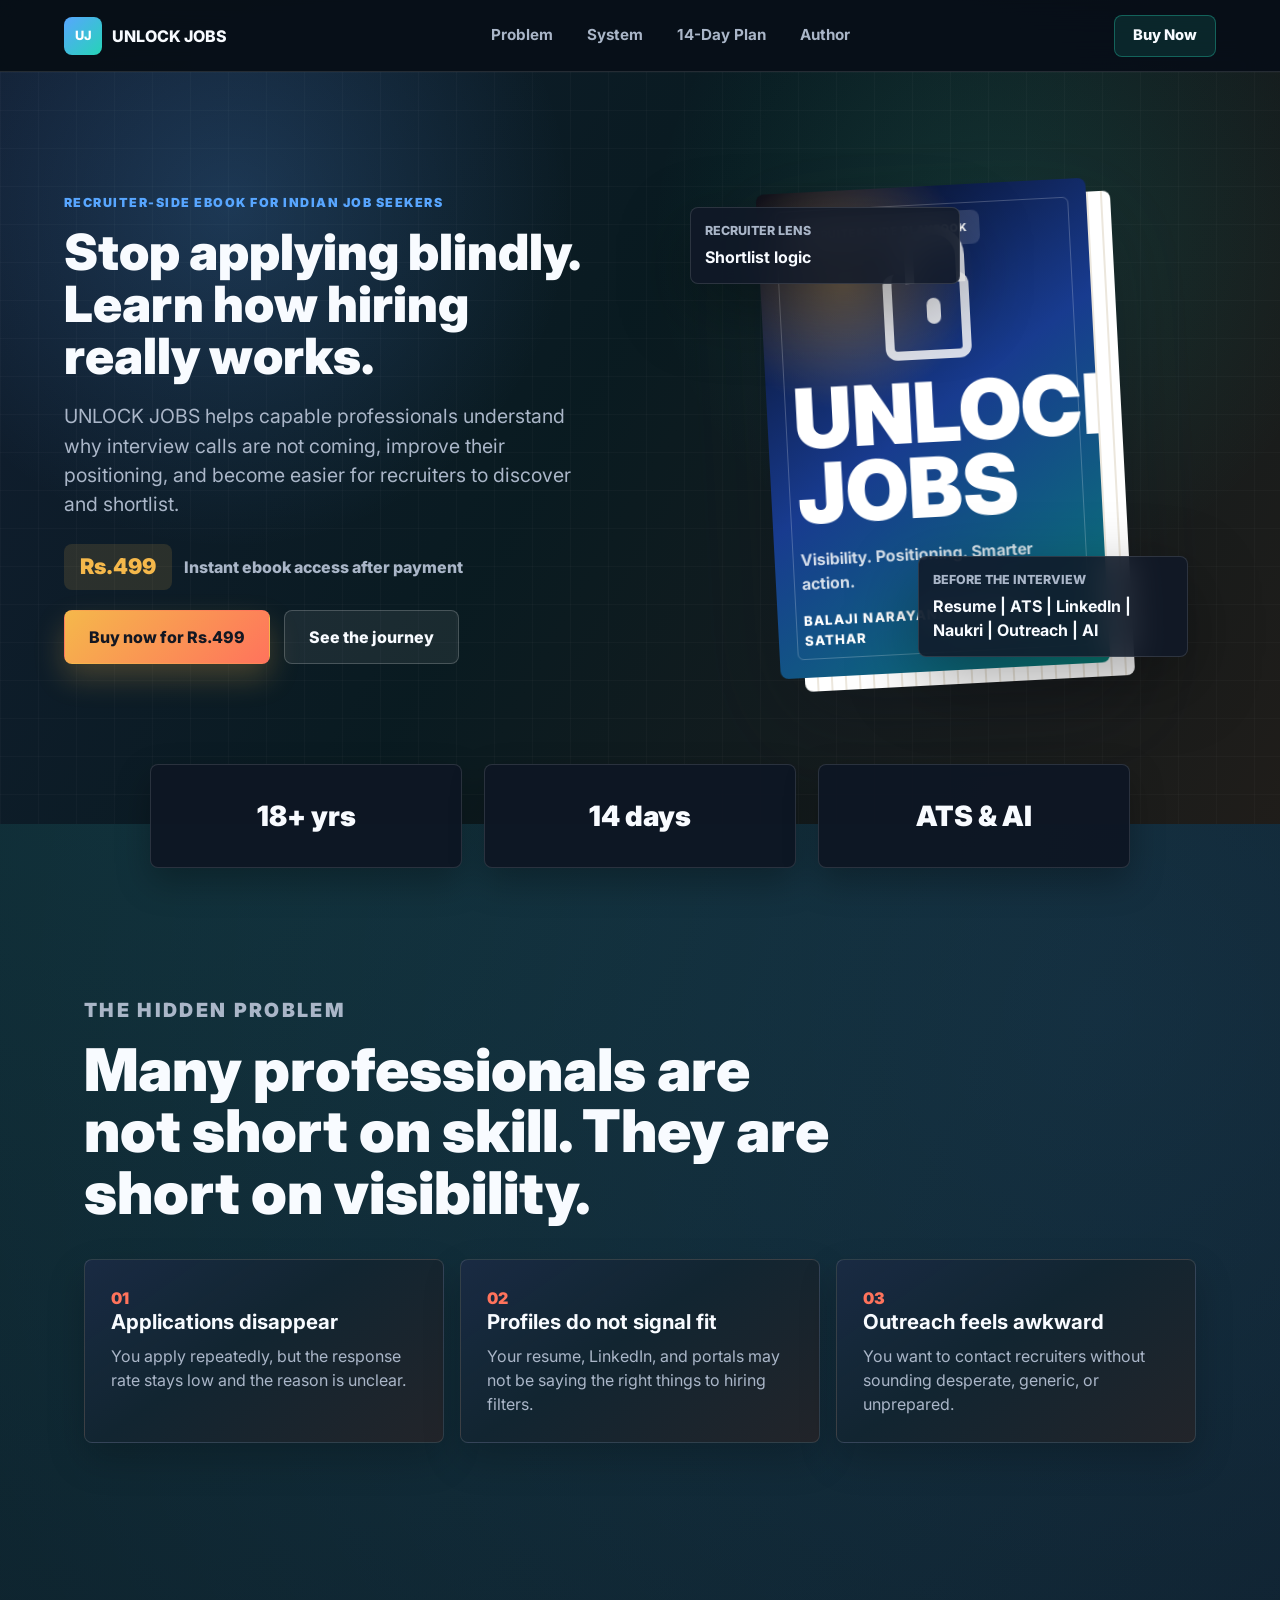
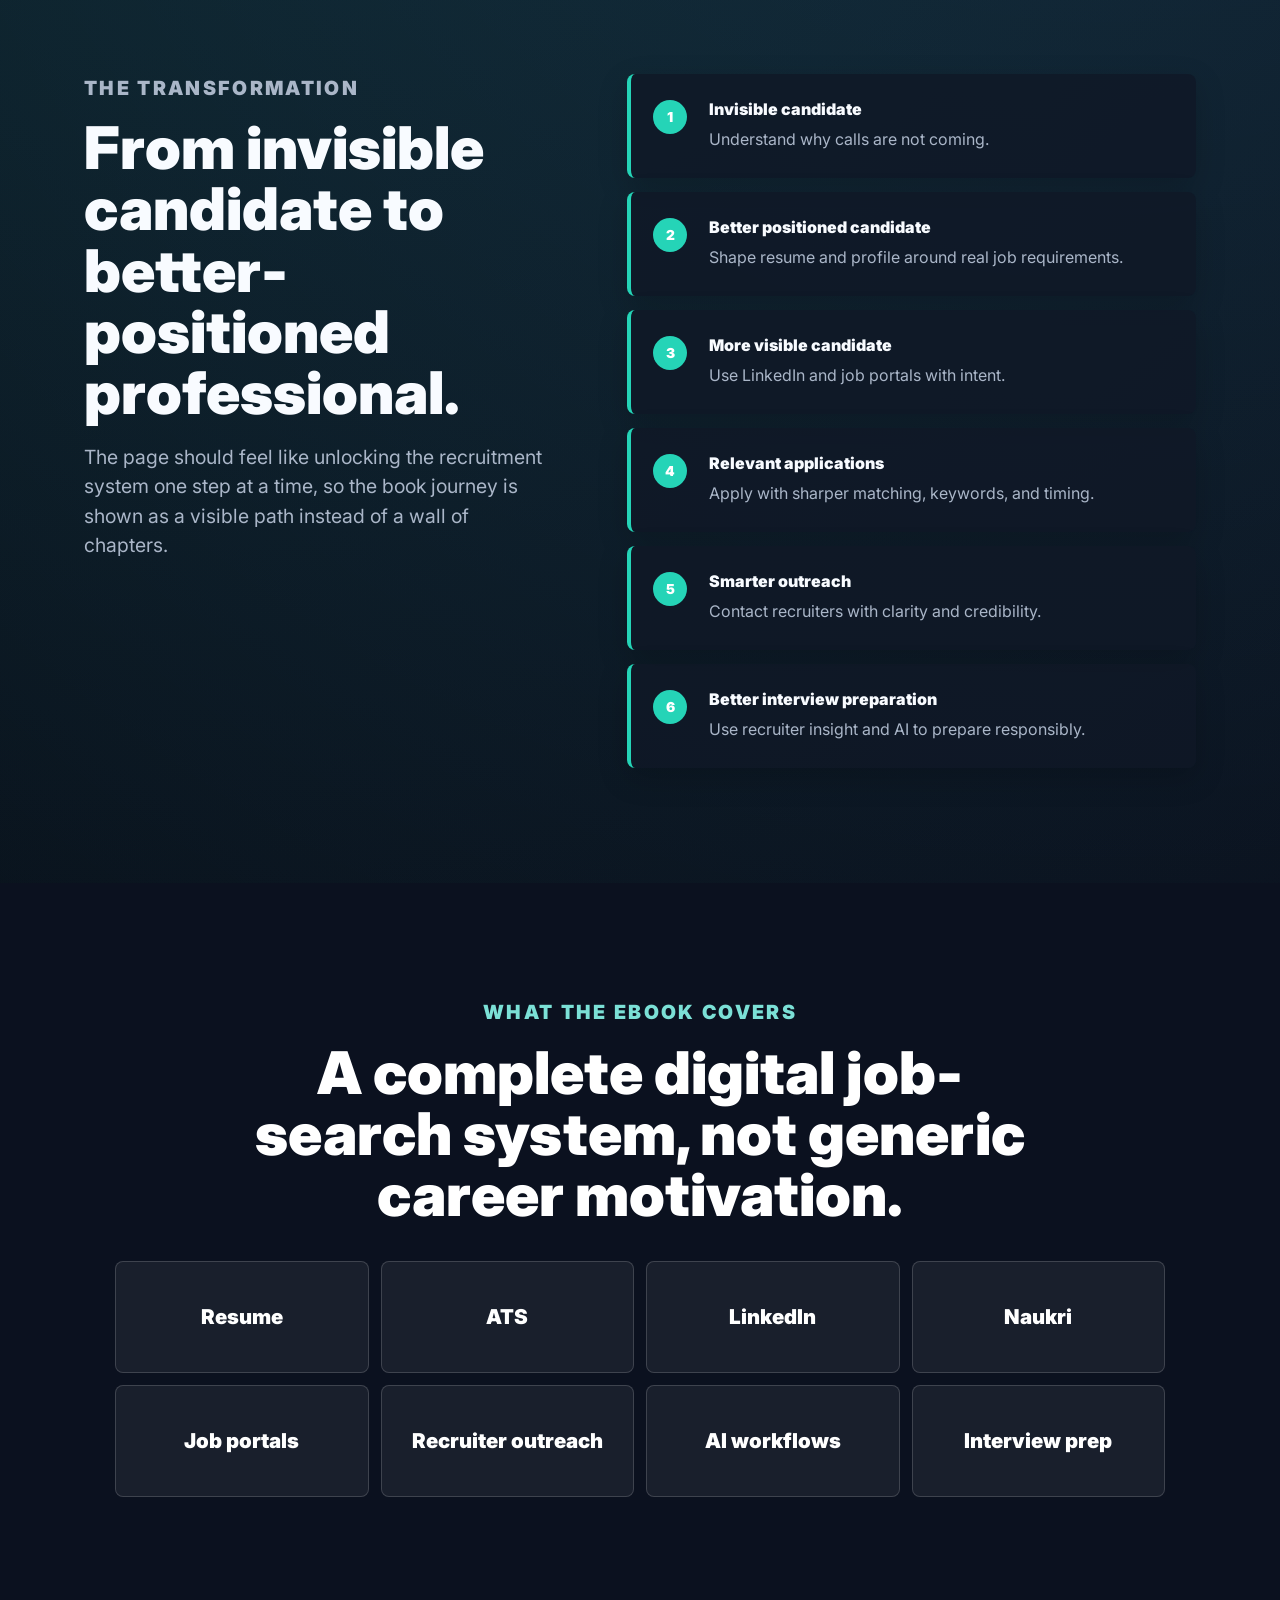
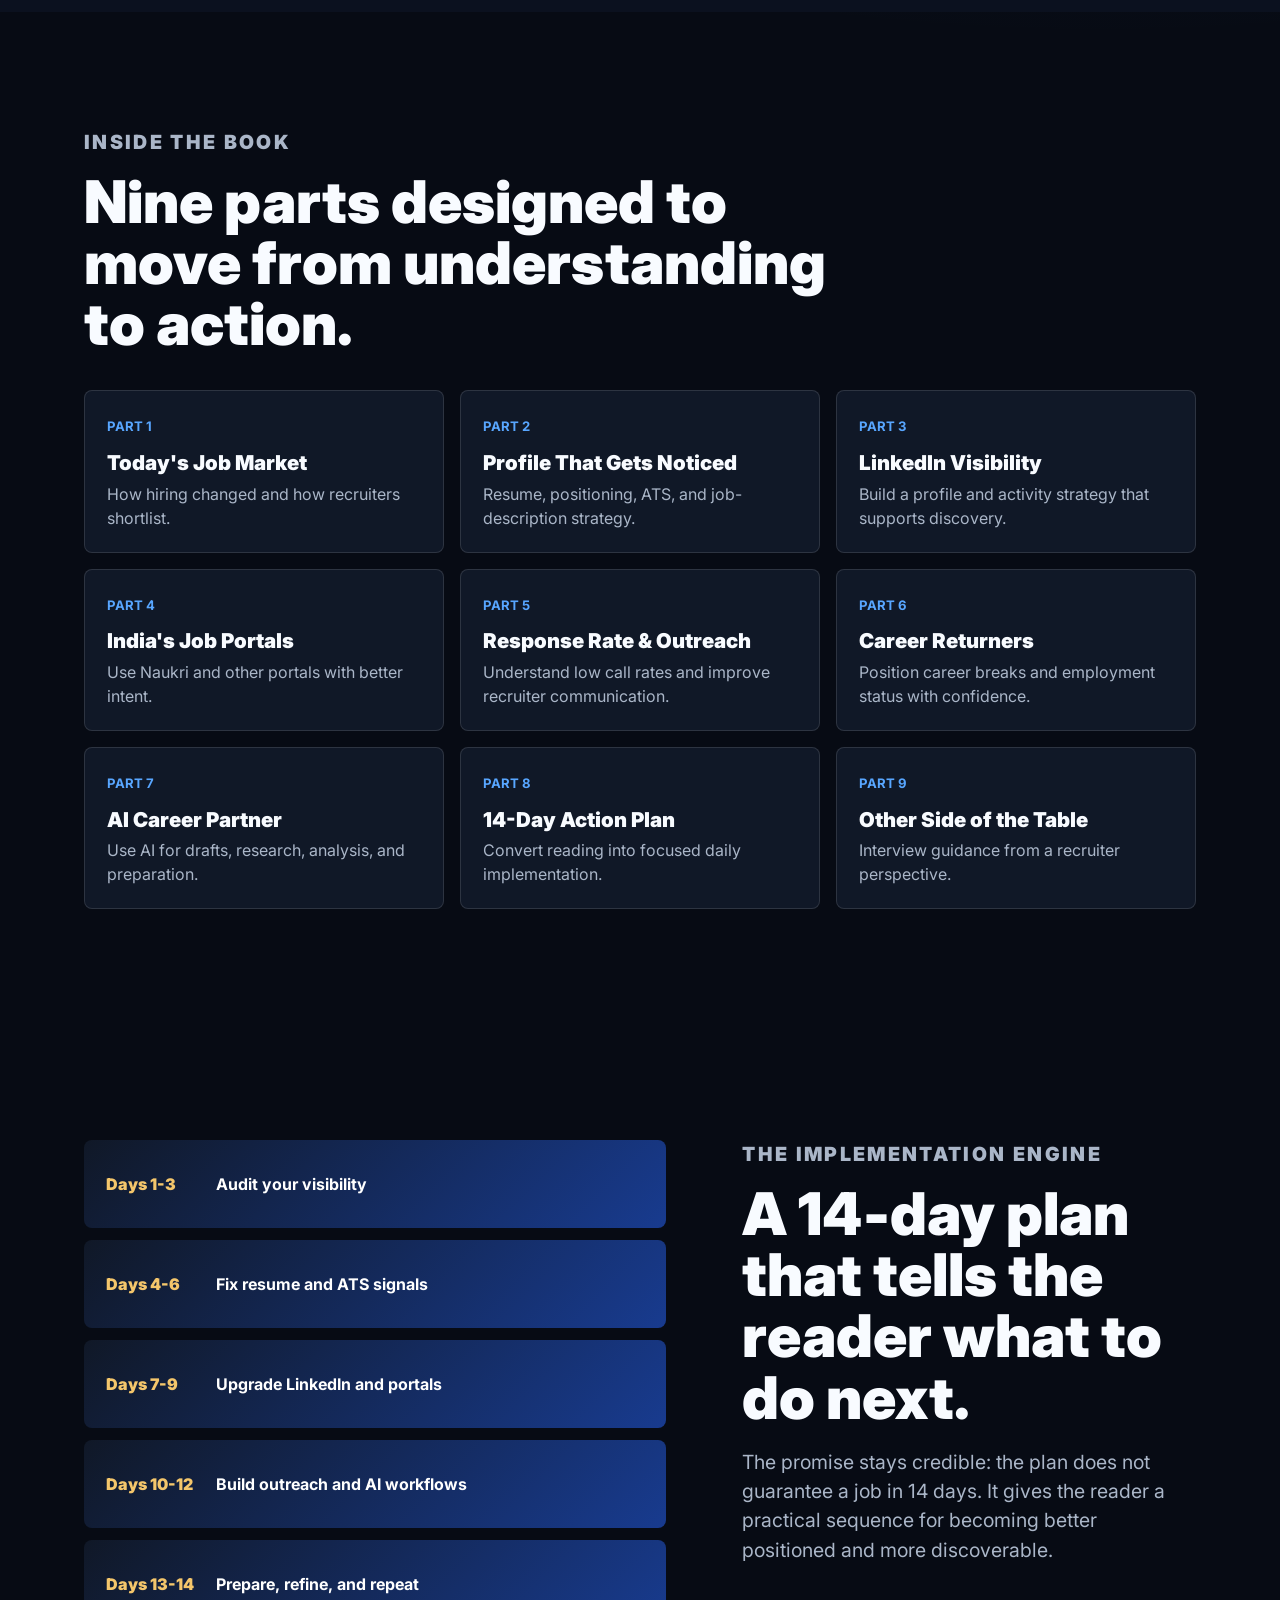
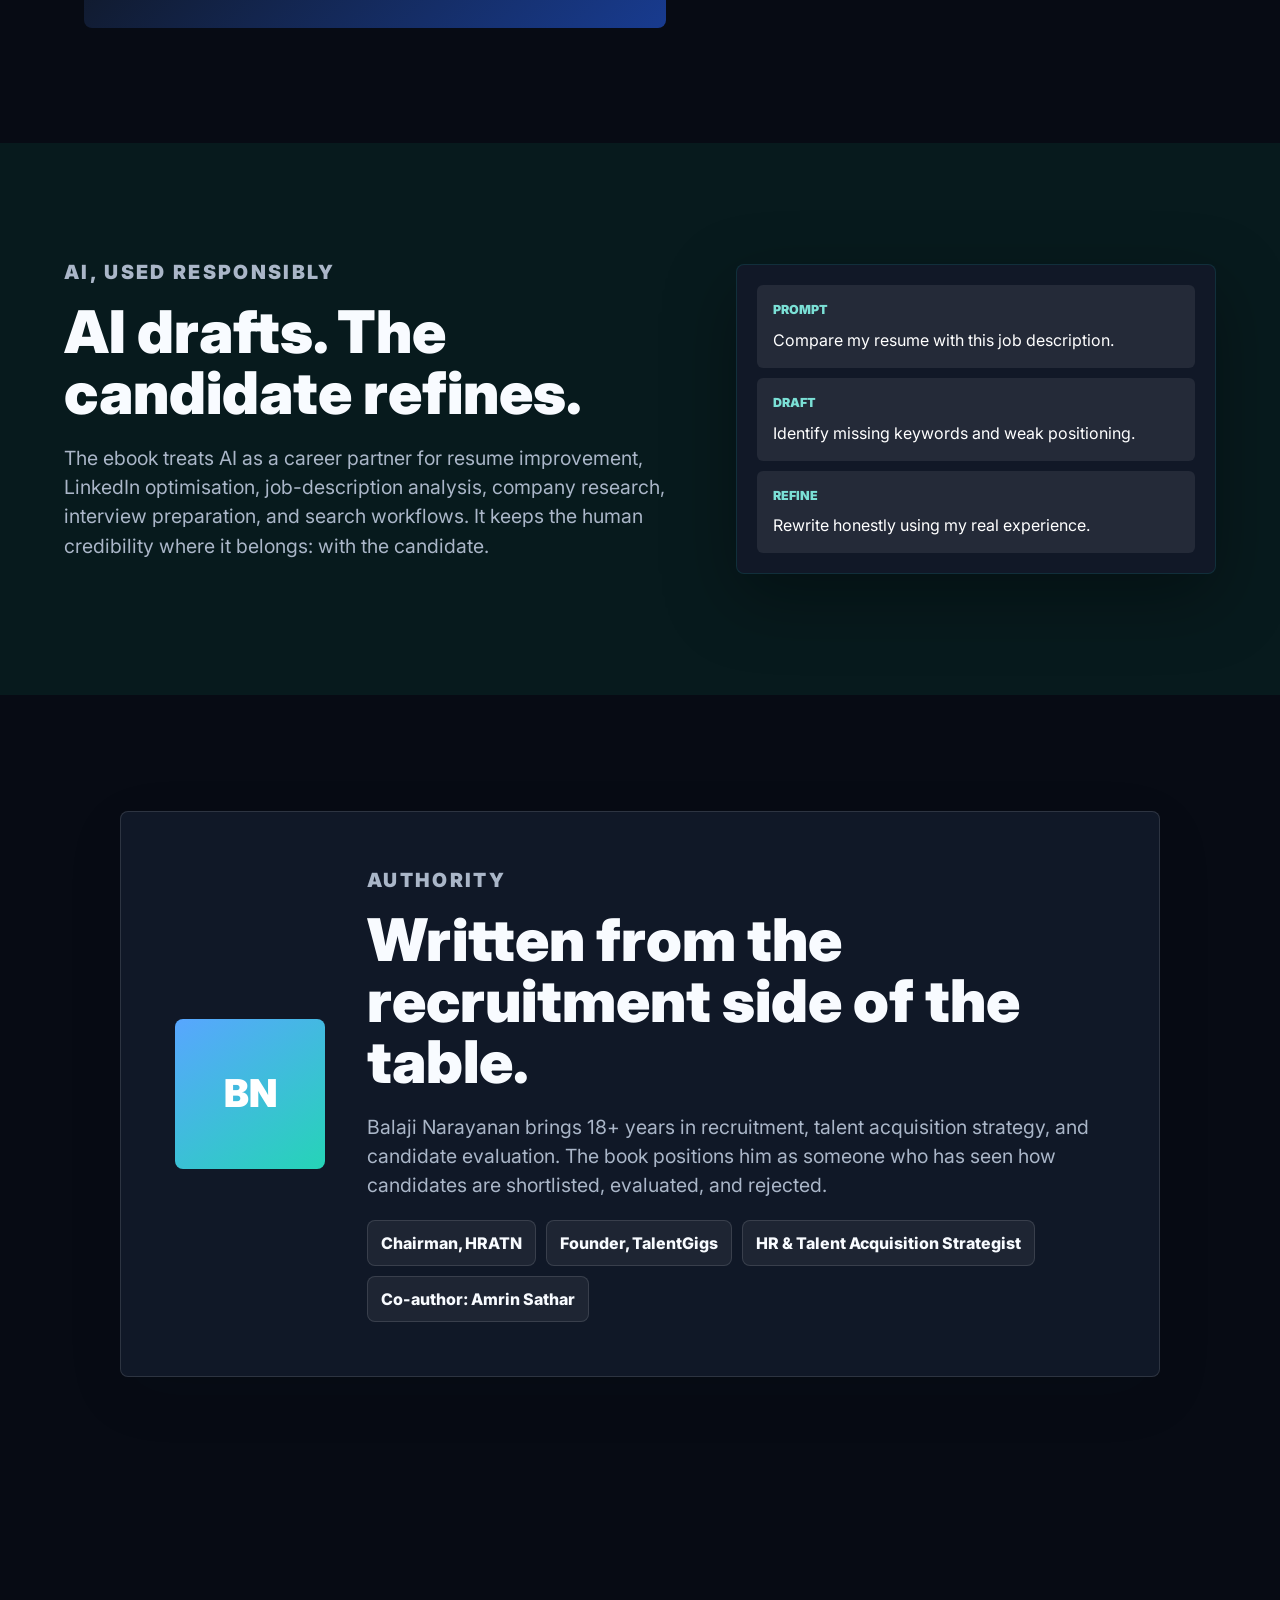
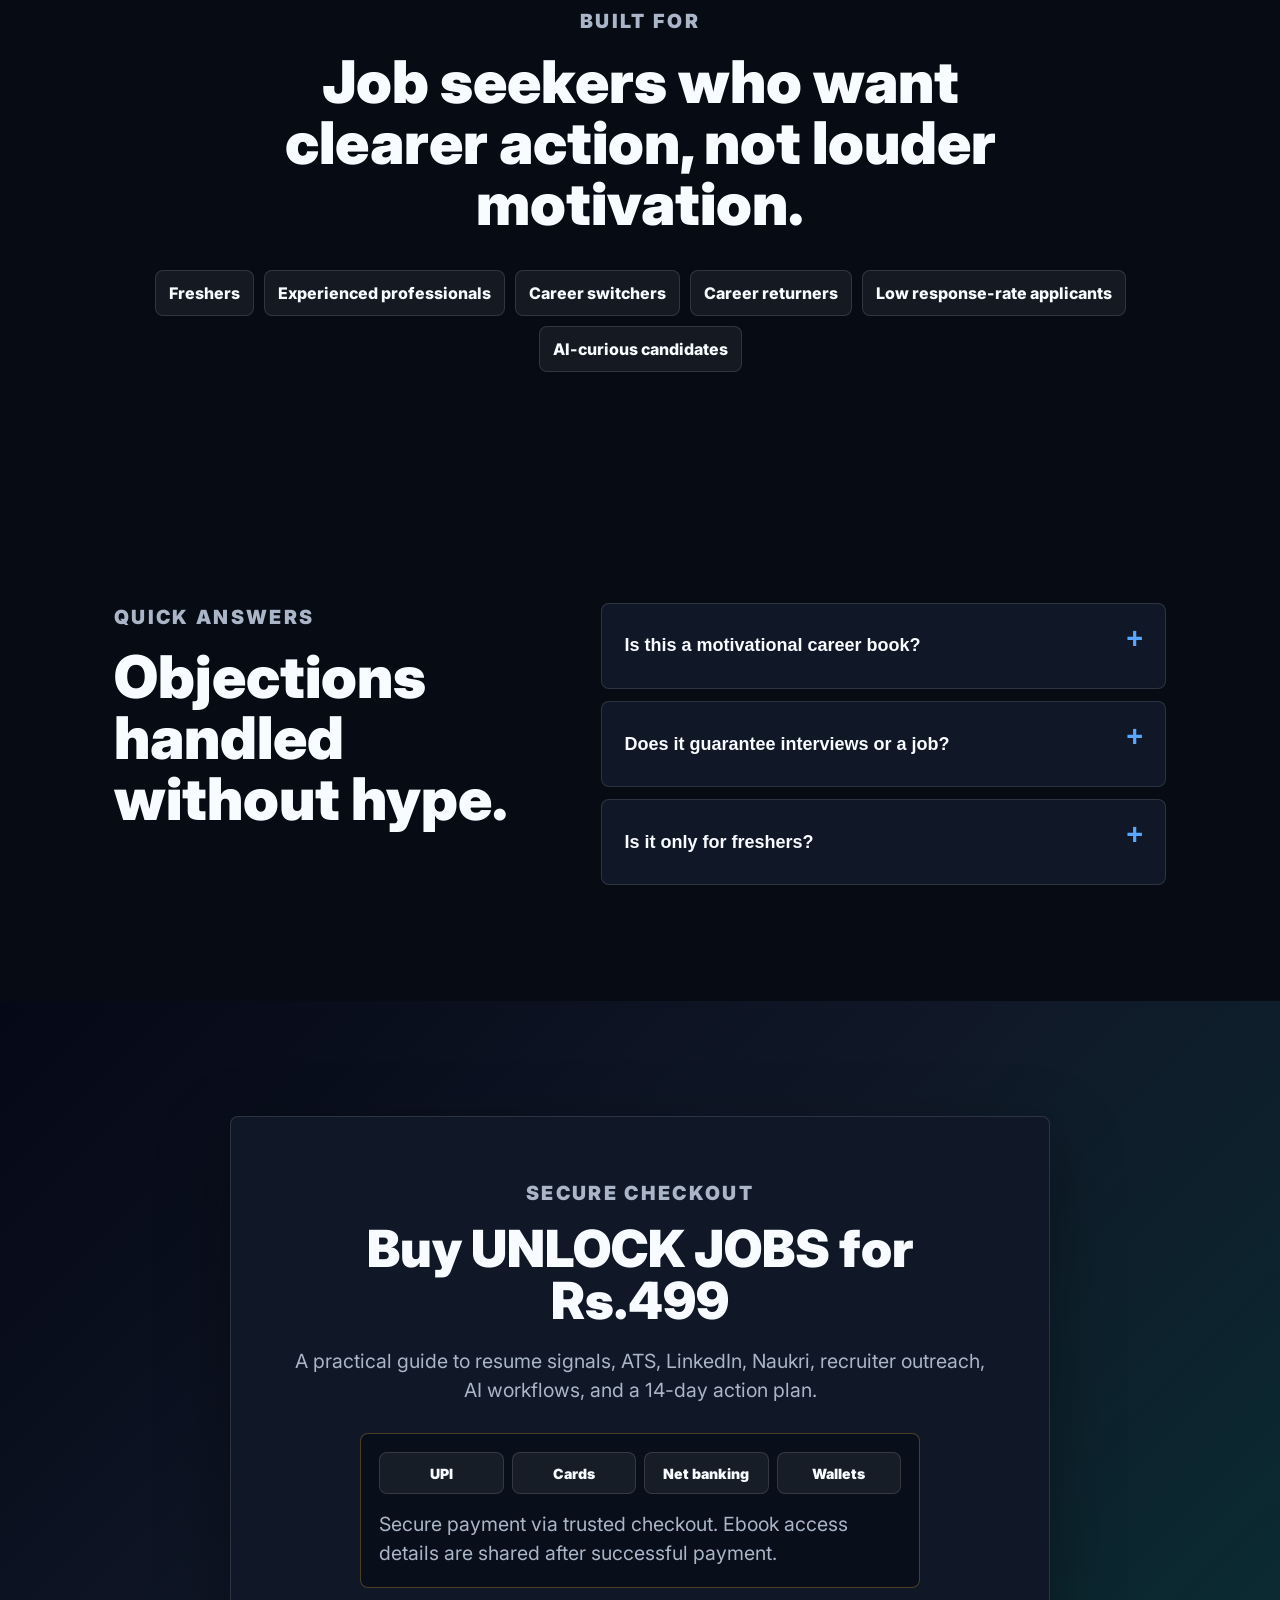
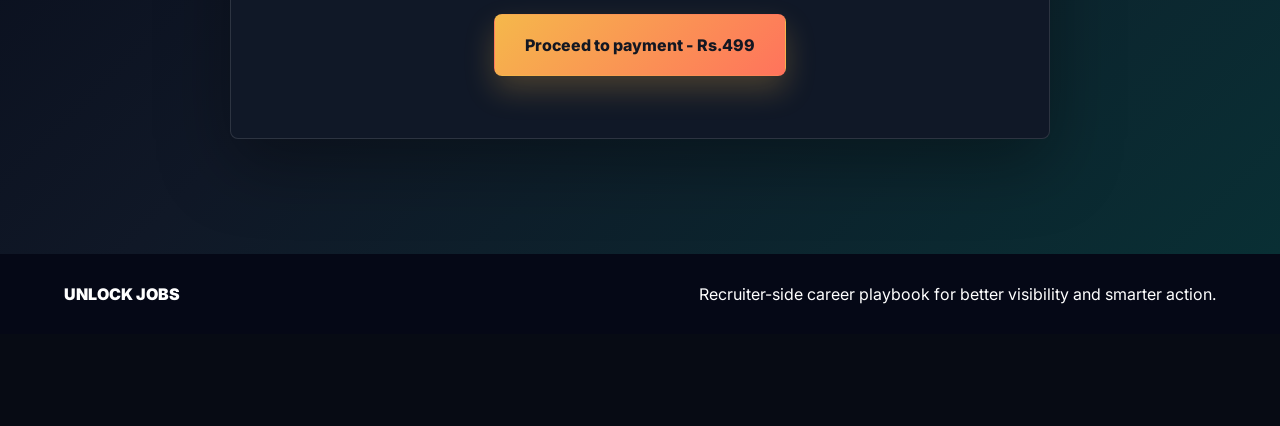
==== index.html @ 0daea7a1 "initial draft" ====
<!doctype html>
<html lang="en">
  <head>
    <meta charset="UTF-8" />
    <meta name="viewport" content="width=device-width, initial-scale=1.0" />
    <title>UNLOCK JOBS | Recruiter-Side Career Playbook</title>
    <meta
      name="description"
      content="UNLOCK JOBS is a practical recruiter-side ebook for Indian professionals who want to understand hiring, improve visibility, and create more interview opportunities."
    />
    <link rel="preconnect" href="https://fonts.googleapis.com" />
    <link rel="preconnect" href="https://fonts.gstatic.com" crossorigin />
    <link
      href="https://fonts.googleapis.com/css2?family=Inter:wght@400;500;600;700;800;900&display=swap"
      rel="stylesheet"
    />
    <link rel="stylesheet" href="styles.css" />
  </head>
  <body>
    <header class="site-header" aria-label="Primary navigation">
      <a class="brand" href="#top" aria-label="UNLOCK JOBS home">
        <span class="brand-mark">UJ</span>
        <span>UNLOCK JOBS</span>
      </a>
      <nav class="nav-links" aria-label="Page sections">
        <a href="#problem">Problem</a>
        <a href="#system">System</a>
        <a href="#plan">14-Day Plan</a>
        <a href="#author">Author</a>
      </nav>
      <a class="header-cta" href="#payment">Buy Now</a>
    </header>

    <main id="top">
      <section class="hero section-band">
        <div class="hero-copy">
          <p class="eyebrow">Recruiter-side ebook for Indian job seekers</p>
          <h1>Stop applying blindly. Learn how hiring really works.</h1>
          <p class="hero-lede">
            UNLOCK JOBS helps capable professionals understand why interview calls are not coming,
            improve their positioning, and become easier for recruiters to discover and shortlist.
          </p>
          <div class="offer-line" aria-label="Campaign offer">
            <span class="price">Rs.499</span>
            <span>Instant ebook access after payment</span>
          </div>
          <div class="hero-actions" aria-label="Primary actions">
            <a class="button primary" href="#payment">Buy now for Rs.499</a>
            <a class="button secondary" href="#journey">See the journey</a>
          </div>
        </div>

        <div class="hero-visual" aria-label="UNLOCK JOBS ebook visual">
          <div class="signal-panel panel-top">
            <span class="signal-label">Recruiter lens</span>
            <strong>Shortlist logic</strong>
          </div>
          <div class="book-wrap" aria-hidden="true">
            <div class="book-cover">
              <div class="cover-band">Recruiter-side playbook</div>
              <div class="lock-symbol">
                <span></span>
              </div>
              <h2>UNLOCK<br />JOBS</h2>
              <p>Visibility. Positioning. Smarter action.</p>
              <small>Balaji Narayanan | Amrin Sathar</small>
            </div>
            <div class="book-pages"></div>
          </div>
          <div class="signal-panel panel-bottom">
            <span class="signal-label">Before the interview</span>
            <strong>Resume | ATS | LinkedIn | Naukri | Outreach | AI</strong>
          </div>
        </div>
      </section>

      <dl class="trust-strip" aria-label="Product highlights">
        <div>
          <dt>18+ yrs</dt>
        </div>
        <div>
          <dt>14 days</dt>
        </div>
        <div>
          <dt>ATS &amp; AI</dt>
        </div>
      </dl>

      <section class="section compact" id="problem">
        <div class="section-heading">
          <p class="eyebrow">The hidden problem</p>
          <h2>Many professionals are not short on skill. They are short on visibility.</h2>
        </div>
        <div class="problem-grid">
          <article class="pain-card">
            <span>01</span>
            <h3>Applications disappear</h3>
            <p>You apply repeatedly, but the response rate stays low and the reason is unclear.</p>
          </article>
          <article class="pain-card">
            <span>02</span>
            <h3>Profiles do not signal fit</h3>
            <p>Your resume, LinkedIn, and portals may not be saying the right things to hiring filters.</p>
          </article>
          <article class="pain-card">
            <span>03</span>
            <h3>Outreach feels awkward</h3>
            <p>You want to contact recruiters without sounding desperate, generic, or unprepared.</p>
          </article>
        </div>
      </section>

      <section class="section split" id="journey">
        <div class="section-heading sticky-heading">
          <p class="eyebrow">The transformation</p>
          <h2>From invisible candidate to better-positioned professional.</h2>
          <p>
            The page should feel like unlocking the recruitment system one step at a time, so the
            book journey is shown as a visible path instead of a wall of chapters.
          </p>
        </div>
        <ol class="journey-list">
          <li><span>Invisible candidate</span><p>Understand why calls are not coming.</p></li>
          <li><span>Better positioned candidate</span><p>Shape resume and profile around real job requirements.</p></li>
          <li><span>More visible candidate</span><p>Use LinkedIn and job portals with intent.</p></li>
          <li><span>Relevant applications</span><p>Apply with sharper matching, keywords, and timing.</p></li>
          <li><span>Smarter outreach</span><p>Contact recruiters with clarity and credibility.</p></li>
          <li><span>Better interview preparation</span><p>Use recruiter insight and AI to prepare responsibly.</p></li>
        </ol>
      </section>

      <section class="section system-band" id="system">
        <div class="section-heading center">
          <p class="eyebrow">What the ebook covers</p>
          <h2>A complete digital job-search system, not generic career motivation.</h2>
        </div>
        <div class="system-map" aria-label="Job search system topics">
          <div>Resume</div>
          <div>ATS</div>
          <div>LinkedIn</div>
          <div>Naukri</div>
          <div>Job portals</div>
          <div>Recruiter outreach</div>
          <div>AI workflows</div>
          <div>Interview prep</div>
        </div>
      </section>

      <section class="section compact" id="inside">
        <div class="section-heading">
          <p class="eyebrow">Inside the book</p>
          <h2>Nine parts designed to move from understanding to action.</h2>
        </div>
        <div class="contents-grid">
          <article><b>Part 1</b><span>Today's Job Market</span><p>How hiring changed and how recruiters shortlist.</p></article>
          <article><b>Part 2</b><span>Profile That Gets Noticed</span><p>Resume, positioning, ATS, and job-description strategy.</p></article>
          <article><b>Part 3</b><span>LinkedIn Visibility</span><p>Build a profile and activity strategy that supports discovery.</p></article>
          <article><b>Part 4</b><span>India's Job Portals</span><p>Use Naukri and other portals with better intent.</p></article>
          <article><b>Part 5</b><span>Response Rate &amp; Outreach</span><p>Understand low call rates and improve recruiter communication.</p></article>
          <article><b>Part 6</b><span>Career Returners</span><p>Position career breaks and employment status with confidence.</p></article>
          <article><b>Part 7</b><span>AI Career Partner</span><p>Use AI for drafts, research, analysis, and preparation.</p></article>
          <article><b>Part 8</b><span>14-Day Action Plan</span><p>Convert reading into focused daily implementation.</p></article>
          <article><b>Part 9</b><span>Other Side of the Table</span><p>Interview guidance from a recruiter perspective.</p></article>
        </div>
      </section>

      <section class="section split reverse" id="plan">
        <div class="roadmap">
          <div class="roadmap-item"><span>Days 1-3</span><strong>Audit your visibility</strong></div>
          <div class="roadmap-item"><span>Days 4-6</span><strong>Fix resume and ATS signals</strong></div>
          <div class="roadmap-item"><span>Days 7-9</span><strong>Upgrade LinkedIn and portals</strong></div>
          <div class="roadmap-item"><span>Days 10-12</span><strong>Build outreach and AI workflows</strong></div>
          <div class="roadmap-item"><span>Days 13-14</span><strong>Prepare, refine, and repeat</strong></div>
        </div>
        <div class="section-heading sticky-heading">
          <p class="eyebrow">The implementation engine</p>
          <h2>A 14-day plan that tells the reader what to do next.</h2>
          <p>
            The promise stays credible: the plan does not guarantee a job in 14 days. It gives the
            reader a practical sequence for becoming better positioned and more discoverable.
          </p>
        </div>
      </section>

      <section class="section ai-band">
        <div class="ai-copy">
          <p class="eyebrow">AI, used responsibly</p>
          <h2>AI drafts. The candidate refines.</h2>
          <p>
            The ebook treats AI as a career partner for resume improvement, LinkedIn optimisation,
            job-description analysis, company research, interview preparation, and search workflows.
            It keeps the human credibility where it belongs: with the candidate.
          </p>
        </div>
        <div class="ai-console" aria-label="AI workflow example">
          <div class="console-row"><span>Prompt</span><p>Compare my resume with this job description.</p></div>
          <div class="console-row"><span>Draft</span><p>Identify missing keywords and weak positioning.</p></div>
          <div class="console-row"><span>Refine</span><p>Rewrite honestly using my real experience.</p></div>
        </div>
      </section>

      <section class="section author-section" id="author">
        <div class="author-card">
          <div class="author-avatar" aria-hidden="true">BN</div>
          <div>
            <p class="eyebrow">Authority</p>
            <h2>Written from the recruitment side of the table.</h2>
            <p>
              Balaji Narayanan brings 18+ years in recruitment, talent acquisition strategy, and
              candidate evaluation. The book positions him as someone who has seen how candidates
              are shortlisted, evaluated, and rejected.
            </p>
            <div class="credentials">
              <span>Chairman, HRATN</span>
              <span>Founder, TalentGigs</span>
              <span>HR &amp; Talent Acquisition Strategist</span>
              <span>Co-author: Amrin Sathar</span>
            </div>
          </div>
        </div>
      </section>

      <section class="section compact">
        <div class="section-heading center">
          <p class="eyebrow">Built for</p>
          <h2>Job seekers who want clearer action, not louder motivation.</h2>
        </div>
        <div class="audience-grid">
          <span>Freshers</span>
          <span>Experienced professionals</span>
          <span>Career switchers</span>
          <span>Career returners</span>
          <span>Low response-rate applicants</span>
          <span>AI-curious candidates</span>
        </div>
      </section>

      <section class="section faq-section">
        <div class="section-heading">
          <p class="eyebrow">Quick answers</p>
          <h2>Objections handled without hype.</h2>
        </div>
        <div class="faq-list">
          <button class="faq-item" type="button" aria-expanded="false">
            <span>Is this a motivational career book?</span>
            <p>No. It is positioned as a practical, recruiter-informed playbook for the stage before the interview.</p>
          </button>
          <button class="faq-item" type="button" aria-expanded="false">
            <span>Does it guarantee interviews or a job?</span>
            <p>No. It helps readers improve positioning, visibility, and job-search behavior without exaggerated claims.</p>
          </button>
          <button class="faq-item" type="button" aria-expanded="false">
            <span>Is it only for freshers?</span>
            <p>No. It is relevant for freshers, experienced professionals, career switchers, and people returning after a break.</p>
          </button>
        </div>
      </section>

      <section class="section buy-section" id="buy">
        <div class="buy-panel">
          <p class="eyebrow">Secure checkout</p>
          <h2>Buy UNLOCK JOBS for Rs.499</h2>
          <p>
            A practical guide to resume signals, ATS, LinkedIn, Naukri, recruiter outreach, AI
            workflows, and a 14-day action plan.
          </p>
          <div class="payment-box" id="payment" aria-label="Payment gateway options">
            <div class="payment-methods">
              <span>UPI</span>
              <span>Cards</span>
              <span>Net banking</span>
              <span>Wallets</span>
            </div>
            <p class="payment-note">
              Secure payment via trusted checkout. Ebook access details are shared after successful payment.
            </p>
          </div>
          <a class="button primary large" href="#payment">Proceed to payment - Rs.499</a>
        </div>
      </section>
    </main>

    <footer class="site-footer">
      <span>UNLOCK JOBS</span>
      <span>Recruiter-side career playbook for better visibility and smarter action.</span>
    </footer>

    <aside class="sticky-offer" aria-label="Sticky purchase offer">
      <div>
        <span>UNLOCK JOBS ebook</span>
        <strong>Rs.499</strong>
      </div>
      <a class="button primary" href="#payment">Buy now</a>
    </aside>

    <script src="script.js"></script>
  </body>
</html>
---- styles.css ----
:root {
  --ink: #f8fbff;
  --muted: #aab6c8;
  --line: rgba(255, 255, 255, 0.12);
  --paper: #070b14;
  --surface: #101827;
  --cobalt: #58a6ff;
  --teal: #25d4b7;
  --gold: #f5b84b;
  --coral: #ff735c;
  --charcoal: #070b14;
  --shadow: 0 24px 70px rgba(0, 0, 0, 0.34);
}

* {
  box-sizing: border-box;
}

html {
  scroll-behavior: smooth;
}

body {
  margin: 0;
  color: var(--ink);
  background:
    radial-gradient(circle at 12% 8%, rgba(37, 212, 183, 0.14), transparent 28%),
    radial-gradient(circle at 86% 12%, rgba(88, 166, 255, 0.15), transparent 30%),
    #070b14;
  font-family: Inter, system-ui, -apple-system, BlinkMacSystemFont, "Segoe UI", sans-serif;
  line-height: 1.5;
  padding-bottom: 92px;
}

a {
  color: inherit;
  text-decoration: none;
}

.site-header {
  position: sticky;
  top: 0;
  z-index: 50;
  display: grid;
  grid-template-columns: auto 1fr auto;
  align-items: center;
  gap: 24px;
  min-height: 72px;
  padding: 14px clamp(18px, 5vw, 70px);
  border-bottom: 1px solid var(--line);
  background: rgba(7, 11, 20, 0.84);
  backdrop-filter: blur(18px);
}

.brand,
.header-cta,
.button {
  display: inline-flex;
  align-items: center;
  justify-content: center;
  font-weight: 800;
}

.brand {
  gap: 10px;
  letter-spacing: 0;
}

.brand-mark {
  display: grid;
  width: 38px;
  height: 38px;
  place-items: center;
  border-radius: 8px;
  color: #fff;
  background: linear-gradient(135deg, var(--cobalt), var(--teal));
  font-size: 0.8rem;
}

.nav-links {
  display: flex;
  justify-content: center;
  gap: clamp(14px, 3vw, 34px);
  color: var(--muted);
  font-size: 0.95rem;
  font-weight: 700;
}

.header-cta {
  min-height: 42px;
  padding: 0 18px;
  border: 1px solid rgba(37, 212, 183, 0.35);
  border-radius: 8px;
  background: rgba(37, 212, 183, 0.12);
  color: var(--ink);
  font-size: 0.92rem;
}

.section-band {
  background:
    linear-gradient(rgba(255, 255, 255, 0.025) 1px, transparent 1px),
    linear-gradient(90deg, rgba(255, 255, 255, 0.025) 1px, transparent 1px),
    radial-gradient(circle at 18% 18%, rgba(88, 166, 255, 0.2), transparent 28%),
    radial-gradient(circle at 78% 22%, rgba(37, 212, 183, 0.13), transparent 30%),
    linear-gradient(120deg, rgba(88, 166, 255, 0.12), rgba(37, 212, 183, 0.08) 45%, rgba(245, 184, 75, 0.1)),
    var(--paper);
  background-size: 38px 38px, 38px 38px, auto, auto, auto, auto;
}

.hero,
.section {
  padding: clamp(72px, 9vw, 126px) clamp(18px, 5vw, 70px);
}

.hero {
  display: grid;
  grid-template-columns: minmax(0, 0.96fr) minmax(330px, 1.04fr);
  gap: clamp(34px, 5vw, 72px);
  align-items: center;
  min-height: calc(86vh - 72px);
  padding-top: clamp(48px, 6vw, 78px);
  padding-bottom: clamp(82px, 9vw, 116px);
}

.hero-copy {
  max-width: 700px;
}

.eyebrow {
  margin: 0 0 14px;
  color: var(--cobalt);
  font-size: 0.78rem;
  font-weight: 900;
  letter-spacing: 0.12em;
  text-transform: uppercase;
}

h1,
h2,
h3,
p {
  margin-top: 0;
}

h1,
h2 {
  letter-spacing: 0;
  line-height: 1.04;
}

h1 {
  max-width: 600px;
  margin-bottom: 20px;
  font-family: Inter, system-ui, sans-serif;
  font-size: clamp(2.25rem, 3.9vw, 4.05rem);
  font-weight: 900;
}

h2 {
  margin-bottom: 20px;
  font-family: Inter, system-ui, sans-serif;
  font-size: clamp(2.15rem, 4.6vw, 4.8rem);
  font-weight: 900;
}

h3 {
  margin-bottom: 10px;
  font-size: 1.15rem;
}

.hero-lede,
.section-heading p,
.ai-copy p,
.buy-panel p,
.author-card p {
  color: var(--muted);
  font-size: clamp(1.02rem, 1.7vw, 1.22rem);
}

.hero-lede {
  max-width: 590px;
  margin-bottom: 24px;
}

.hero-actions {
  display: flex;
  flex-wrap: wrap;
  gap: 14px;
  margin-bottom: 0;
}

.button {
  min-height: 54px;
  padding: 0 24px;
  border-radius: 8px;
  border: 1px solid transparent;
}

.button.primary {
  background: linear-gradient(135deg, #f5b84b, #ff735c);
  color: #131722;
  box-shadow: 0 14px 30px rgba(245, 184, 75, 0.24);
}

.button.secondary {
  border-color: rgba(255, 255, 255, 0.2);
  background: rgba(255, 255, 255, 0.07);
  color: var(--ink);
}

.offer-line {
  display: flex;
  flex-wrap: wrap;
  align-items: center;
  gap: 12px;
  max-width: 620px;
  margin-bottom: 20px;
  color: var(--muted);
  font-weight: 800;
}

.price {
  display: inline-flex;
  align-items: center;
  min-height: 46px;
  padding: 0 16px;
  border-radius: 8px;
  background: rgba(245, 184, 75, 0.13);
  color: var(--gold);
  font-size: 1.35rem;
  font-weight: 900;
}

.button.large {
  min-height: 62px;
  padding: 0 30px;
}

.trust-strip {
  position: relative;
  z-index: 8;
  display: grid;
  grid-template-columns: repeat(3, minmax(0, 1fr));
  gap: clamp(12px, 2vw, 22px);
  width: min(980px, calc(100% - 36px));
  max-width: 980px;
  margin: clamp(-60px, -5vw, -44px) auto 0;
  padding: 0;
  border: 0;
  background: transparent;
  box-shadow: none;
  backdrop-filter: none;
}

.trust-strip div {
  display: grid;
  min-height: 104px;
  place-items: center;
  padding: 22px 20px;
  border: 1px solid var(--line);
  border-radius: 8px;
  background: rgba(14, 22, 36, 0.96);
  text-align: center;
  box-shadow: 0 14px 34px rgba(0, 0, 0, 0.28);
}

.trust-strip dt {
  color: var(--ink);
  font-size: 28px;
  line-height: 1;
  font-weight: 900;
}

.trust-strip dd {
  margin: 2px 0 0;
  color: var(--muted);
  font-size: 0.9rem;
}

.hero-visual {
  position: relative;
  display: grid;
  min-height: 560px;
  place-items: center;
}

.book-wrap {
  position: relative;
  width: min(64vw, 330px);
  aspect-ratio: 0.68;
  filter: drop-shadow(0 34px 45px rgba(18, 21, 31, 0.26));
  transform: rotate(-3deg);
}

.book-cover,
.book-pages {
  position: absolute;
  inset: 0;
  border-radius: 8px;
}

.book-cover {
  z-index: 2;
  display: flex;
  flex-direction: column;
  justify-content: space-between;
  padding: 26px;
  overflow: hidden;
  color: #fff;
  background:
    radial-gradient(circle at 25% 18%, rgba(245, 184, 75, 0.42), transparent 28%),
    linear-gradient(145deg, #050816 0%, #183b8f 48%, #087d74 100%);
}

.book-cover::after {
  content: "";
  position: absolute;
  inset: 18px;
  border: 1px solid rgba(255, 255, 255, 0.22);
  border-radius: 6px;
  pointer-events: none;
}

.cover-band,
.book-cover small {
  position: relative;
  z-index: 2;
  font-weight: 800;
  letter-spacing: 0.08em;
  text-transform: uppercase;
}

.cover-band {
  align-self: flex-start;
  padding: 9px 12px;
  border-radius: 8px;
  background: rgba(255, 255, 255, 0.14);
  font-size: 0.68rem;
}

.lock-symbol {
  position: relative;
  z-index: 2;
  width: 86px;
  height: 86px;
  margin: 10px auto 0;
  border: 9px solid rgba(255, 255, 255, 0.84);
  border-top: 0;
  border-radius: 12px;
}

.lock-symbol::before {
  content: "";
  position: absolute;
  left: 14px;
  top: -47px;
  width: 42px;
  height: 48px;
  border: 9px solid rgba(255, 255, 255, 0.84);
  border-bottom: 0;
  border-radius: 30px 30px 0 0;
}

.lock-symbol span {
  position: absolute;
  left: 34px;
  top: 25px;
  width: 14px;
  height: 26px;
  border-radius: 999px;
  background: rgba(255, 255, 255, 0.88);
}

.book-cover h2 {
  position: relative;
  z-index: 2;
  margin: 0;
  font-family: Inter, system-ui, sans-serif;
  font-size: clamp(3.2rem, 8vw, 5.2rem);
  font-weight: 900;
  line-height: 0.9;
}

.book-cover p {
  position: relative;
  z-index: 2;
  max-width: 250px;
  margin-bottom: 0;
  color: rgba(255, 255, 255, 0.82);
  font-weight: 700;
}

.book-pages {
  transform: translate(24px, 14px);
  background: repeating-linear-gradient(90deg, #fff 0 12px, #ece7dd 12px 14px);
}

.signal-panel {
  position: absolute;
  z-index: 3;
  width: min(68vw, 270px);
  padding: 14px;
  border: 1px solid var(--line);
  border-radius: 8px;
  background: rgba(16, 24, 39, 0.88);
  box-shadow: var(--shadow);
  backdrop-filter: blur(16px);
}

.signal-label {
  display: block;
  margin-bottom: 4px;
  color: var(--muted);
  font-size: 0.78rem;
  font-weight: 800;
  text-transform: uppercase;
}

.panel-top {
  top: 58px;
  left: 7%;
}

.panel-bottom {
  right: 5%;
  bottom: 52px;
}

.compact {
  max-width: 1240px;
  margin: 0 auto;
}

.trust-strip + .section {
  padding-top: clamp(96px, 10vw, 138px);
}

.section-heading {
  max-width: 770px;
  margin-bottom: 36px;
}

.section-heading.center {
  margin-right: auto;
  margin-left: auto;
  text-align: center;
}

.problem-grid,
.contents-grid,
.audience-grid {
  display: grid;
  gap: 16px;
}

.problem-grid {
  grid-template-columns: repeat(3, minmax(0, 1fr));
}

.pain-card,
.contents-grid article,
.author-card,
.buy-panel,
.faq-item {
  border: 1px solid var(--line);
  border-radius: 8px;
  background: var(--surface);
}

.pain-card {
  padding: 26px;
  background:
    linear-gradient(145deg, rgba(88, 166, 255, 0.13), rgba(37, 212, 183, 0.07) 44%, rgba(245, 184, 75, 0.08)),
    var(--surface);
  box-shadow: 0 16px 38px rgba(0, 0, 0, 0.2);
}

.pain-card span {
  color: var(--coral);
  font-weight: 900;
}

.pain-card h3,
.contents-grid span,
.system-map div {
  font-size: 1.28rem;
  line-height: 1.2;
}

.pain-card p,
.contents-grid p,
.journey-list p,
.faq-item p {
  margin-bottom: 0;
  color: var(--muted);
}

.split {
  display: grid;
  grid-template-columns: minmax(0, 0.82fr) minmax(0, 1fr);
  gap: clamp(32px, 6vw, 82px);
  align-items: start;
  max-width: 1240px;
  margin: 0 auto;
}

.split.reverse {
  grid-template-columns: minmax(0, 1fr) minmax(0, 0.78fr);
}

.sticky-heading {
  position: sticky;
  top: 116px;
}

.journey-list {
  display: grid;
  gap: 14px;
  margin: 0;
  padding: 0;
  list-style: none;
  counter-reset: journey;
}

.journey-list li {
  position: relative;
  min-height: 104px;
  padding: 23px 24px 23px 78px;
  border-left: 4px solid var(--teal);
  border-radius: 8px;
  background: rgba(16, 24, 39, 0.84);
  box-shadow: 0 10px 30px rgba(0, 0, 0, 0.18);
  counter-increment: journey;
}

.journey-list li::before {
  content: counter(journey);
  position: absolute;
  left: 22px;
  top: 26px;
  display: grid;
  width: 34px;
  height: 34px;
  place-items: center;
  border-radius: 50%;
  background: var(--teal);
  color: #fff;
  font-size: 0.86rem;
  font-weight: 900;
}

.journey-list span,
.contents-grid span {
  display: block;
  margin-bottom: 6px;
  font-weight: 900;
}

.system-band {
  color: #fff;
  background: #0b111f;
}

.system-band .eyebrow,
.system-band .section-heading p {
  color: #7be0d6;
}

.system-map {
  display: grid;
  grid-template-columns: repeat(4, minmax(0, 1fr));
  gap: 12px;
  max-width: 1050px;
  margin: 0 auto;
}

.system-map div {
  display: grid;
  min-height: 112px;
  place-items: center;
  border: 1px solid rgba(255, 255, 255, 0.16);
  border-radius: 8px;
  background: rgba(255, 255, 255, 0.06);
  font-weight: 900;
  text-align: center;
}

.contents-grid {
  grid-template-columns: repeat(3, minmax(0, 1fr));
}

.contents-grid article {
  padding: 22px;
}

.contents-grid b {
  display: inline-flex;
  margin-bottom: 14px;
  color: var(--cobalt);
  font-size: 0.82rem;
  text-transform: uppercase;
}

.roadmap {
  display: grid;
  gap: 12px;
}

.roadmap-item {
  display: grid;
  grid-template-columns: 110px 1fr;
  align-items: center;
  min-height: 88px;
  padding: 18px 22px;
  border-radius: 8px;
  color: #fff;
  background: linear-gradient(135deg, #101827, #183b8f);
}

.roadmap-item span {
  color: #f4c66b;
  font-weight: 900;
}

.ai-band {
  display: grid;
  grid-template-columns: minmax(0, 0.95fr) minmax(320px, 0.75fr);
  gap: clamp(24px, 5vw, 80px);
  align-items: center;
  background: #071a1d;
}

.ai-copy,
.ai-console {
  max-width: 640px;
}

.ai-console {
  display: grid;
  gap: 10px;
  padding: 20px;
  border: 1px solid rgba(15, 141, 141, 0.2);
  border-radius: 8px;
  background: #111827;
  box-shadow: var(--shadow);
}

.console-row {
  padding: 16px;
  border-radius: 6px;
  background: rgba(255, 255, 255, 0.08);
}

.console-row span {
  display: block;
  margin-bottom: 8px;
  color: #7be0d6;
  font-size: 0.78rem;
  font-weight: 900;
  text-transform: uppercase;
}

.console-row p {
  margin: 0;
  color: #fff;
}

.author-section {
  background: transparent;
}

.author-card {
  display: grid;
  grid-template-columns: 150px 1fr;
  gap: clamp(22px, 4vw, 42px);
  align-items: center;
  max-width: 1040px;
  margin: 0 auto;
  padding: clamp(24px, 5vw, 54px);
  box-shadow: 0 18px 60px rgba(18, 21, 31, 0.08);
}

.author-avatar {
  display: grid;
  width: 150px;
  height: 150px;
  place-items: center;
  border-radius: 8px;
  color: #fff;
  background: linear-gradient(145deg, var(--cobalt), var(--teal));
  font-size: 2.4rem;
  font-weight: 900;
}

.credentials,
.audience-grid {
  display: flex;
  flex-wrap: wrap;
  gap: 10px;
}

.credentials span,
.audience-grid span {
  padding: 10px 13px;
  border: 1px solid var(--line);
  border-radius: 8px;
  background: rgba(255, 255, 255, 0.06);
  color: var(--ink);
  font-weight: 800;
}

.audience-grid {
  justify-content: center;
}

.faq-section {
  display: grid;
  grid-template-columns: minmax(0, 0.75fr) minmax(0, 1fr);
  gap: clamp(24px, 5vw, 80px);
  max-width: 1180px;
  margin: 0 auto;
}

.faq-list {
  display: grid;
  gap: 12px;
}

.faq-item {
  position: relative;
  width: 100%;
  padding: 10px 54px 10px 22px;
  color: inherit;
  font-size:18px;
  text-align: left;
  cursor: pointer;
}

.faq-item::after {
  content: "+";
  position: absolute;
  right: 22px;
  top: 18px;
  color: var(--cobalt);
  font-size: 1.8rem;
  font-weight: 700;
}

.faq-item[aria-expanded="true"]::after {
  content: "-";
}

.faq-item span {
  display: block;
  font-weight: 900;

}

.faq-item p {
  display: none;
  margin-top: 10px;
}

.faq-item[aria-expanded="true"] p {
  display: block;
}

.buy-section {
  background: linear-gradient(135deg, #050816, #101827 46%, #092f34);
}

.buy-panel {
  max-width: 820px;
  margin: 0 auto;
  padding: clamp(28px, 6vw, 62px);
  text-align: center;
  box-shadow: var(--shadow);
}

.buy-panel h2 {
  font-family: Inter, system-ui, sans-serif;
  font-size: clamp(2rem, 4vw, 4rem);
  line-height: 1.02;
}

.payment-box {
  display: grid;
  gap: 16px;
  max-width: 560px;
  margin: 28px auto 26px;
  padding: 18px;
  border: 1px solid rgba(245, 184, 75, 0.28);
  border-radius: 8px;
  background: rgba(7, 11, 20, 0.64);
  text-align: left;
}

.payment-note {
  color: var(--muted);
}

.payment-methods {
  display: grid;
  grid-template-columns: repeat(4, minmax(0, 1fr));
  gap: 8px;
}

.payment-methods span {
  display: grid;
  min-height: 42px;
  place-items: center;
  border: 1px solid var(--line);
  border-radius: 8px;
  background: rgba(255, 255, 255, 0.06);
  color: var(--ink);
  font-size: 0.88rem;
  font-weight: 900;
  text-align: center;
}

.payment-note {
  margin-bottom: 0;
  font-size: 0.92rem;
}

.sticky-offer {
  position: fixed;
  right: clamp(14px, 4vw, 42px);
  bottom: 18px;
  left: clamp(14px, 4vw, 42px);
  z-index: 80;
  display: grid;
  grid-template-columns: 1fr auto;
  align-items: center;
  gap: 16px;
  max-width: 920px;
  min-height: 74px;
  margin: 0 auto;
  padding: 12px 14px 12px 20px;
  border: 1px solid rgba(245, 184, 75, 0.32);
  border-radius: 8px;
  background: rgba(7, 11, 20, 0.92);
  box-shadow: 0 16px 48px rgba(0, 0, 0, 0.42);
  backdrop-filter: blur(18px);
  opacity: 0;
  pointer-events: none;
  transform: translateY(18px);
  transition: opacity 180ms ease, transform 180ms ease;
}

.sticky-offer.is-visible {
  opacity: 1;
  pointer-events: auto;
  transform: translateY(0);
}

.sticky-offer div {
  display: flex;
  flex-wrap: wrap;
  align-items: baseline;
  gap: 10px;
}

.sticky-offer span {
  color: var(--muted);
  font-weight: 800;
}

.sticky-offer strong {
  color: var(--gold);
  font-size: 1.75rem;
  line-height: 1;
}

.sticky-offer .button {
  min-height: 48px;
  padding: 0 22px;
}

.site-footer {
  display: flex;
  flex-wrap: wrap;
  justify-content: space-between;
  gap: 16px;
  padding: 28px clamp(18px, 5vw, 70px);
  color: #fff;
  background: #050816;
}

.site-footer span:first-child {
  font-weight: 900;
}

.doc-flow-page .flow-hero h1 {
  max-width: 680px;
}

.flow-section .flow-card-stack {
  display: grid;
  gap: 14px;
}

.flow-card {
  border: 1px solid var(--line);
  border-radius: 8px;
  background:
    linear-gradient(145deg, rgba(88, 166, 255, 0.1), rgba(37, 212, 183, 0.05) 48%, rgba(245, 184, 75, 0.06)),
    var(--surface);
  box-shadow: 0 16px 38px rgba(0, 0, 0, 0.2);
}

.flow-card,
.flow-card-stack .flow-card {
  padding: 24px;
}

.flow-card span {
  display: block;
  margin-bottom: 8px;
  color: var(--ink);
  font-size: 1.26rem;
  font-weight: 900;
  line-height: 1.2;
}

.flow-card p {
  margin: 0;
  color: var(--muted);
}

.media-split {
  display: grid;
  grid-template-columns: minmax(320px, 0.95fr) minmax(0, 0.8fr);
  gap: clamp(28px, 5vw, 72px);
  align-items: center;
  background: #08111f;
}

.media-image {
  min-height: 420px;
  padding: clamp(22px, 4vw, 42px);
  border: 1px solid var(--line);
  border-radius: 8px;
  background:
    linear-gradient(rgba(255, 255, 255, 0.025) 1px, transparent 1px),
    linear-gradient(90deg, rgba(255, 255, 255, 0.025) 1px, transparent 1px),
    radial-gradient(circle at 30% 20%, rgba(88, 166, 255, 0.28), transparent 34%),
    linear-gradient(145deg, #0d1626, #08111f);
  background-size: 34px 34px, 34px 34px, auto, auto;
  box-shadow: var(--shadow);
}

.profile-preview {
  display: grid;
  align-content: center;
  gap: 18px;
  min-height: 336px;
  padding: clamp(20px, 4vw, 34px);
  border: 1px solid rgba(255, 255, 255, 0.16);
  border-radius: 8px;
  background: rgba(7, 11, 20, 0.72);
  backdrop-filter: blur(14px);
}

.preview-badge {
  justify-self: start;
  padding: 8px 12px;
  border-radius: 8px;
  background: rgba(245, 184, 75, 0.13);
  color: var(--gold);
  font-size: 0.78rem;
  font-weight: 900;
  text-transform: uppercase;
}

.preview-line {
  width: 72%;
  height: 14px;
  border-radius: 999px;
  background: rgba(255, 255, 255, 0.13);
}

.preview-line.wide {
  width: 100%;
  height: 22px;
}

.preview-grid {
  display: grid;
  grid-template-columns: 1fr auto;
  gap: 12px;
  margin-top: 10px;
}

.preview-grid span,
.preview-grid strong {
  padding: 12px 14px;
  border-radius: 8px;
  background: rgba(255, 255, 255, 0.07);
}

.preview-grid span {
  color: var(--muted);
  font-weight: 800;
}

.preview-grid strong {
  color: var(--teal);
  font-weight: 900;
}

.video-section {
  background:
    radial-gradient(circle at 50% 20%, rgba(245, 184, 75, 0.11), transparent 30%),
    #070b14;
}

.video-frame {
  position: relative;
  display: grid;
  place-items: center;
  min-height: clamp(300px, 44vw, 560px);
  max-width: 1060px;
  margin: 42px auto 0;
  overflow: hidden;
  border: 1px solid rgba(245, 184, 75, 0.24);
  border-radius: 8px;
  background:
    linear-gradient(rgba(255, 255, 255, 0.03) 1px, transparent 1px),
    linear-gradient(90deg, rgba(255, 255, 255, 0.03) 1px, transparent 1px),
    linear-gradient(145deg, rgba(88, 166, 255, 0.18), rgba(37, 212, 183, 0.08) 52%, rgba(255, 115, 92, 0.14)),
    #101827;
  background-size: 42px 42px, 42px 42px, auto, auto;
  box-shadow: var(--shadow);
  text-align: center;
}

.video-frame::before {
  content: "";
  position: absolute;
  inset: 14px;
  border: 1px solid rgba(255, 255, 255, 0.12);
  border-radius: 6px;
  pointer-events: none;
}

.play-button {
  position: relative;
  z-index: 2;
  width: 82px;
  height: 82px;
  margin-bottom: 22px;
  border-radius: 50%;
  background: linear-gradient(135deg, var(--gold), var(--coral));
  box-shadow: 0 18px 34px rgba(245, 184, 75, 0.24);
}

.play-button::after {
  content: "";
  position: absolute;
  left: 33px;
  top: 25px;
  border-top: 16px solid transparent;
  border-bottom: 16px solid transparent;
  border-left: 23px solid #111827;
}

.video-frame div:last-child {
  position: relative;
  z-index: 2;
  display: grid;
  gap: 8px;
  max-width: 620px;
  padding: 0 22px;
}

.video-frame span {
  color: var(--gold);
  font-weight: 900;
  text-transform: uppercase;
}

.video-frame strong {
  font-size: clamp(1.6rem, 3.2vw, 3rem);
  line-height: 1.05;
}

.flow-story-map {
  grid-template-columns: repeat(3, minmax(0, 1fr));
}

@media (max-width: 980px) {
  .site-header {
    grid-template-columns: 1fr auto;
  }

  .nav-links {
    display: none;
  }

  .hero,
  .split,
  .split.reverse,
  .ai-band,
  .media-split,
  .faq-section {
    grid-template-columns: 1fr;
  }

  .hero {
    min-height: auto;
    padding-top: 56px;
    padding-bottom: 92px;
  }

  .trust-strip {
    width: min(760px, calc(100% - 32px));
    margin-top: -48px;
  }

  .hero-visual {
    min-height: 520px;
  }

  .sticky-heading {
    position: static;
  }

  .problem-grid,
  .contents-grid,
  .system-map,
  .flow-story-map {
    grid-template-columns: repeat(2, minmax(0, 1fr));
  }
}

@media (max-width: 640px) {
  .site-header {
    min-height: 64px;
    padding: 10px 14px;
  }

  .brand span:last-child {
    display: none;
  }

  .header-cta {
    min-height: 38px;
    padding: 0 12px;
  }

  .hero,
  .section {
    padding: 54px 16px;
  }

  .hero {
    padding-bottom: 82px;
  }

  h1 {
    font-size: clamp(2.05rem, 9.4vw, 2.8rem);
    line-height: 1.06;
  }

  h2 {
    font-size: clamp(2rem, 10vw, 3rem);
  }

  .trust-strip,
  .problem-grid,
  .contents-grid,
  .system-map,
  .flow-story-map {
    grid-template-columns: 1fr;
  }

  .trust-strip {
    gap: 10px;
    width: calc(100% - 24px);
    margin-top: -42px;
    padding: 10px;
  }

  .trust-strip div {
    padding: 13px 14px;
  }

  .trust-strip dt {
    font-size: 1.15rem;
  }

  .trust-strip + .section {
    padding-top: 76px;
  }

  .hero-actions,
  .button {
    width: 100%;
  }

  .hero-visual {
    min-height: 470px;
  }

  .panel-top {
    top: 4px;
    left: 0;
  }

  .panel-bottom {
    right: 0;
    bottom: 8px;
  }

  .book-wrap {
    width: min(70vw, 270px);
  }

  .payment-methods {
    grid-template-columns: repeat(2, minmax(0, 1fr));
  }

  .sticky-offer {
    min-height: 76px;
    padding: 10px;
    grid-template-columns: 1fr auto;
  }

  .sticky-offer span {
    display: none;
  }

  .sticky-offer strong {
    font-size: 1.45rem;
  }

  .journey-list li {
    padding-left: 66px;
  }

  .roadmap-item {
    grid-template-columns: 1fr;
    gap: 6px;
  }

  .author-card {
    grid-template-columns: 1fr;
  }

  .author-avatar {
    width: 110px;
    height: 110px;
    font-size: 1.7rem;
  }

  .media-image {
    min-height: 340px;
    padding: 16px;
  }

  .profile-preview {
    min-height: 290px;
  }

  .video-frame {
    margin-top: 28px;
  }
}
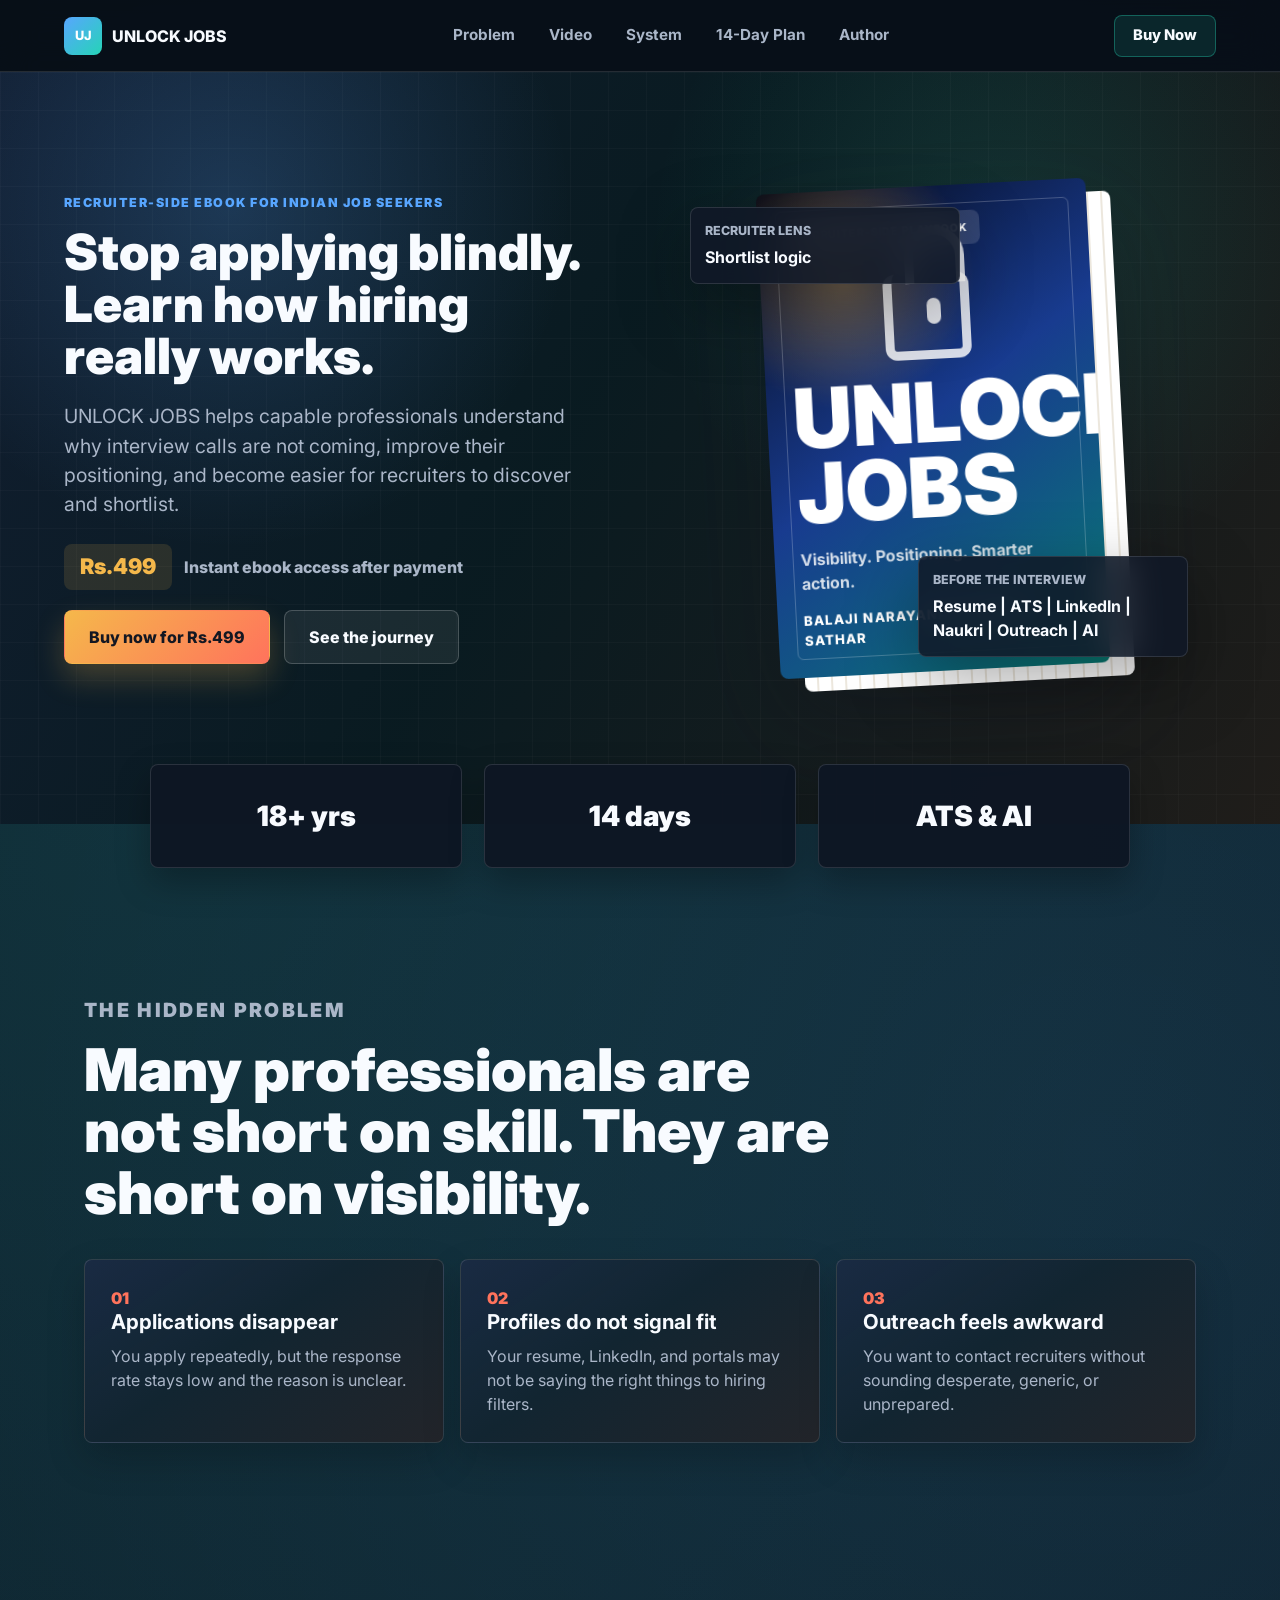
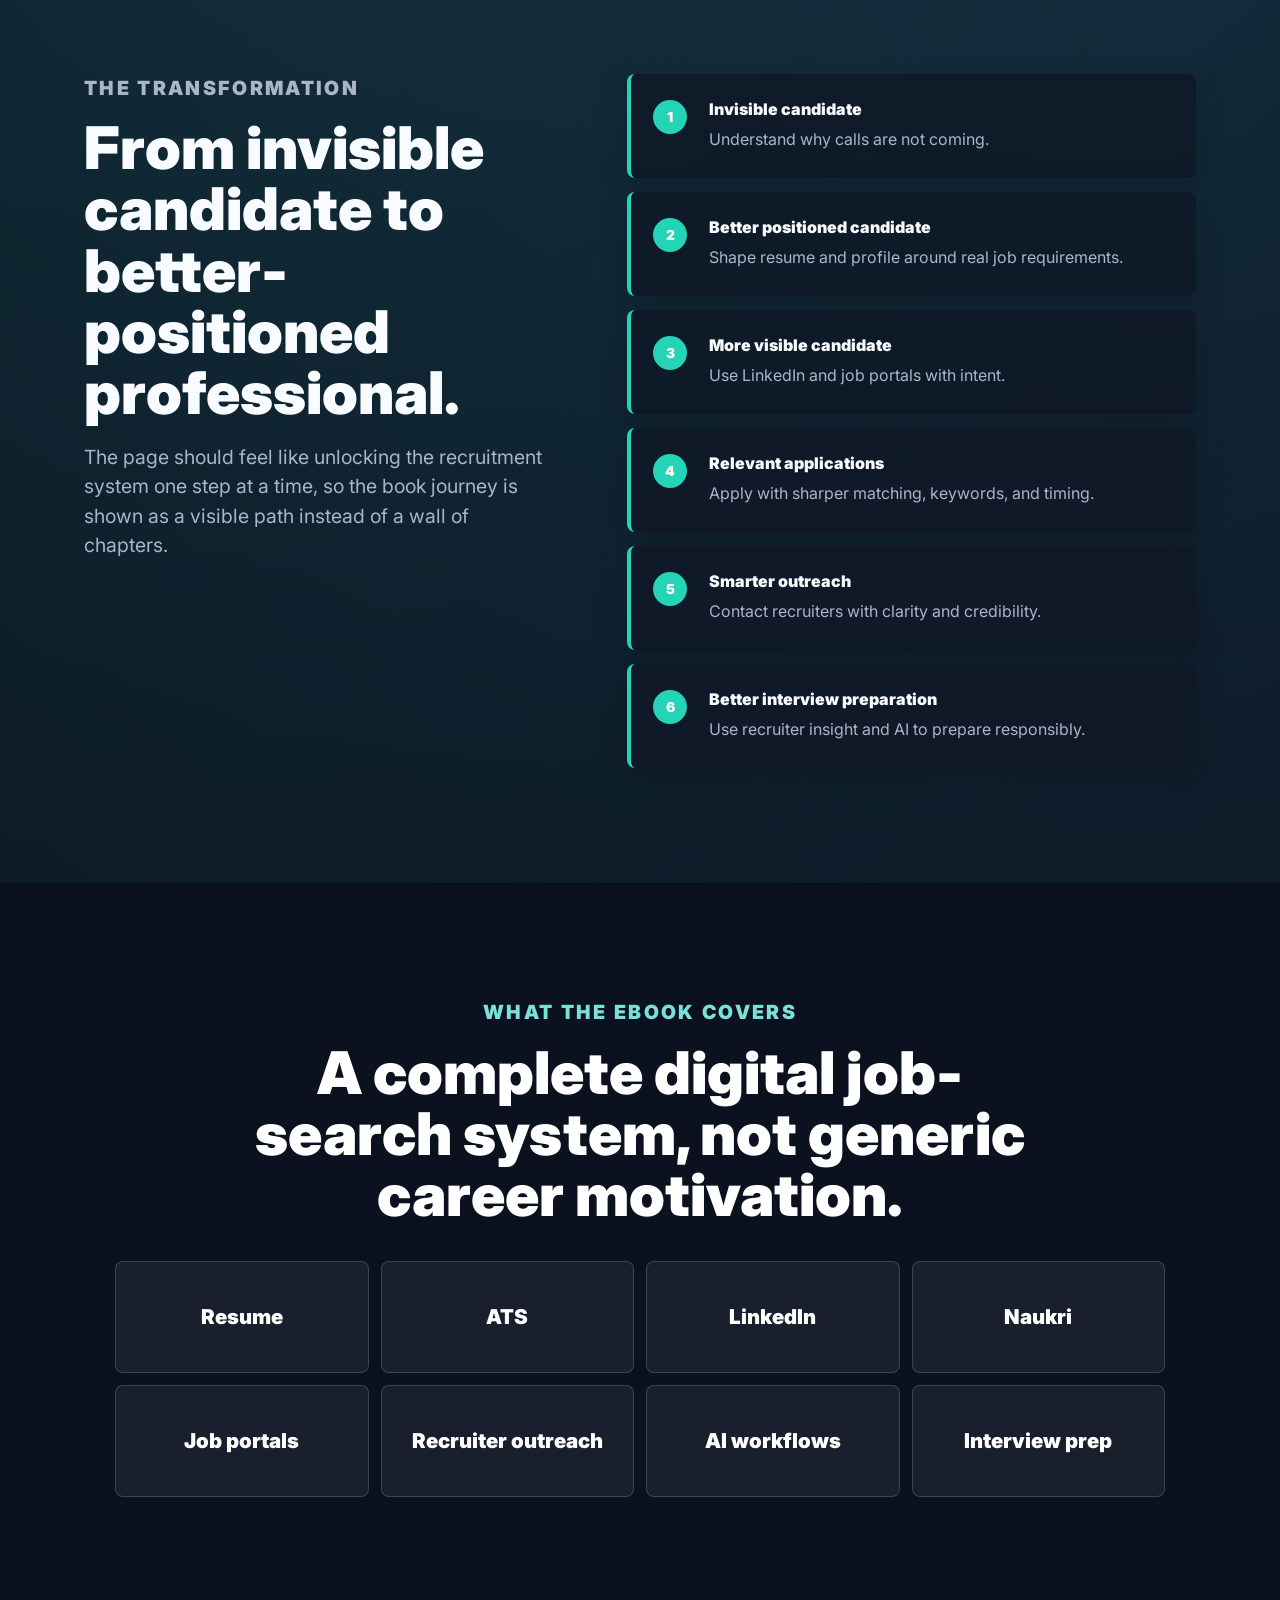
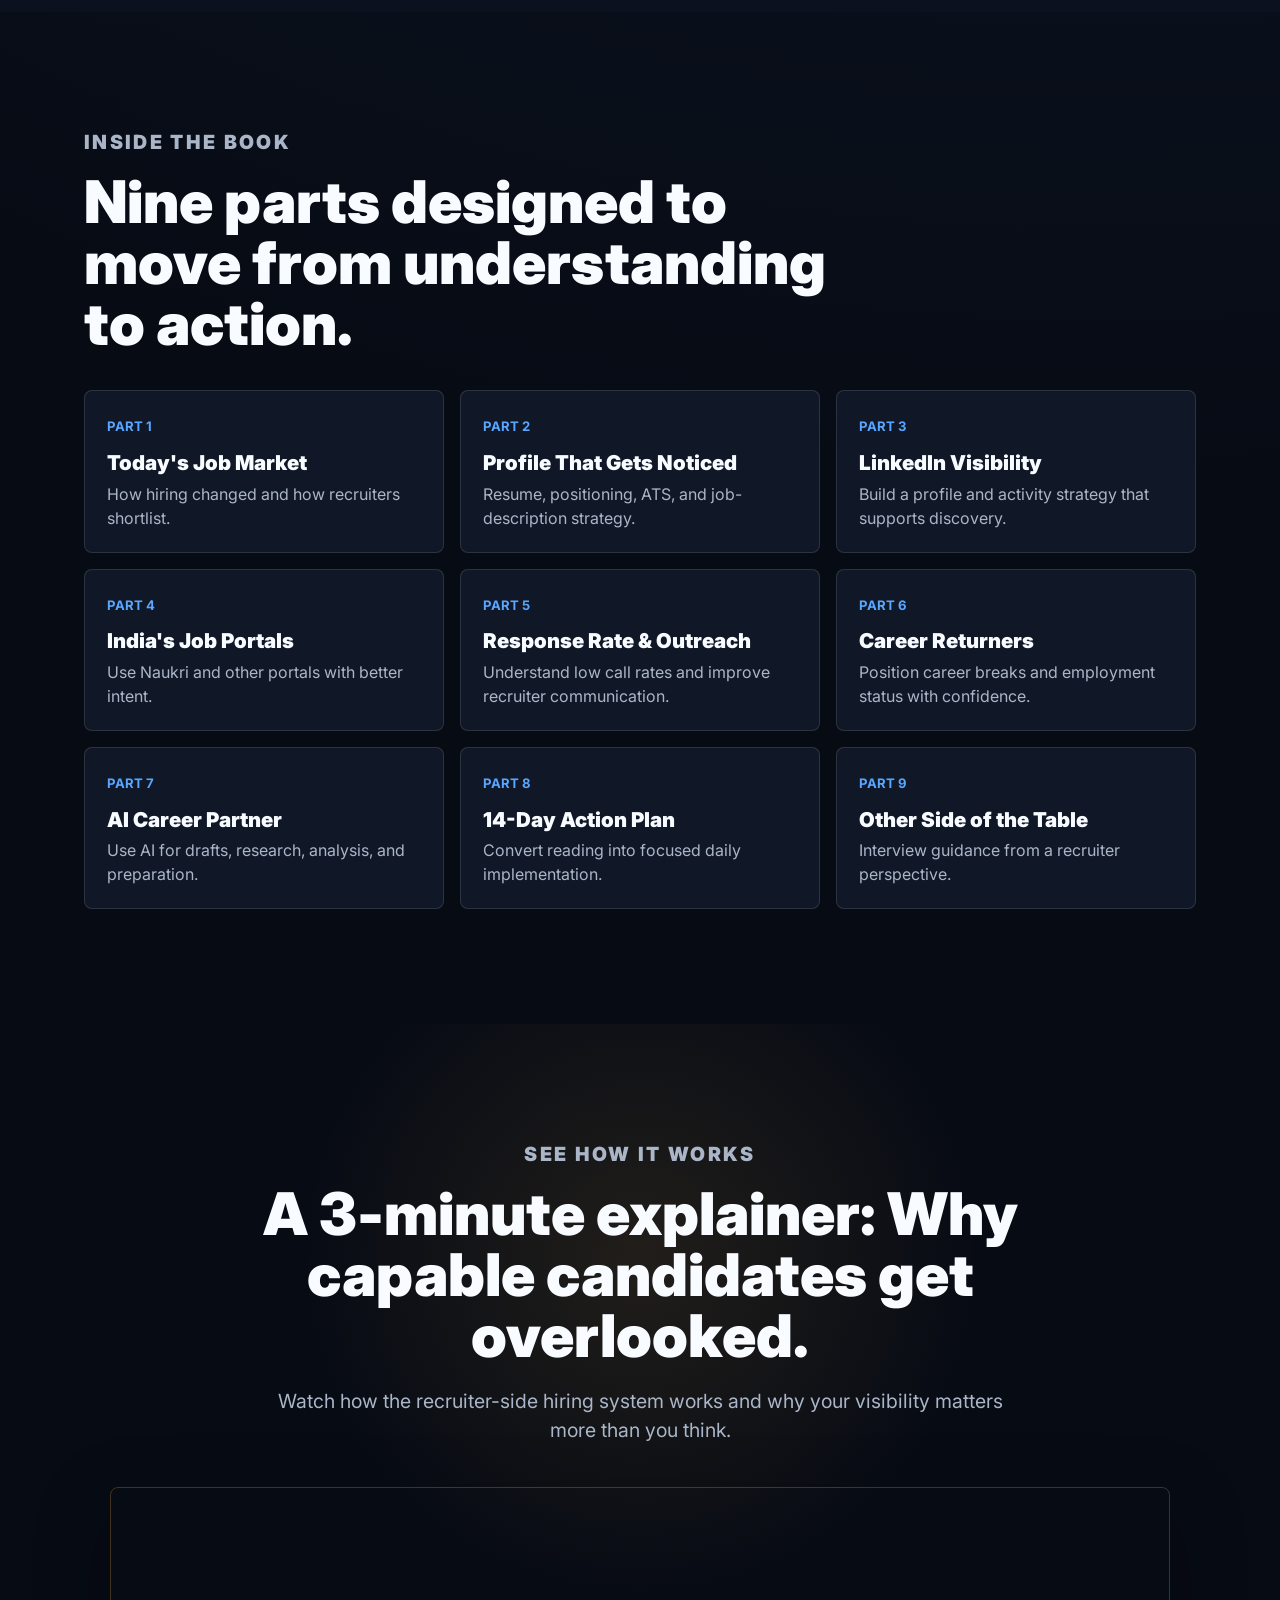
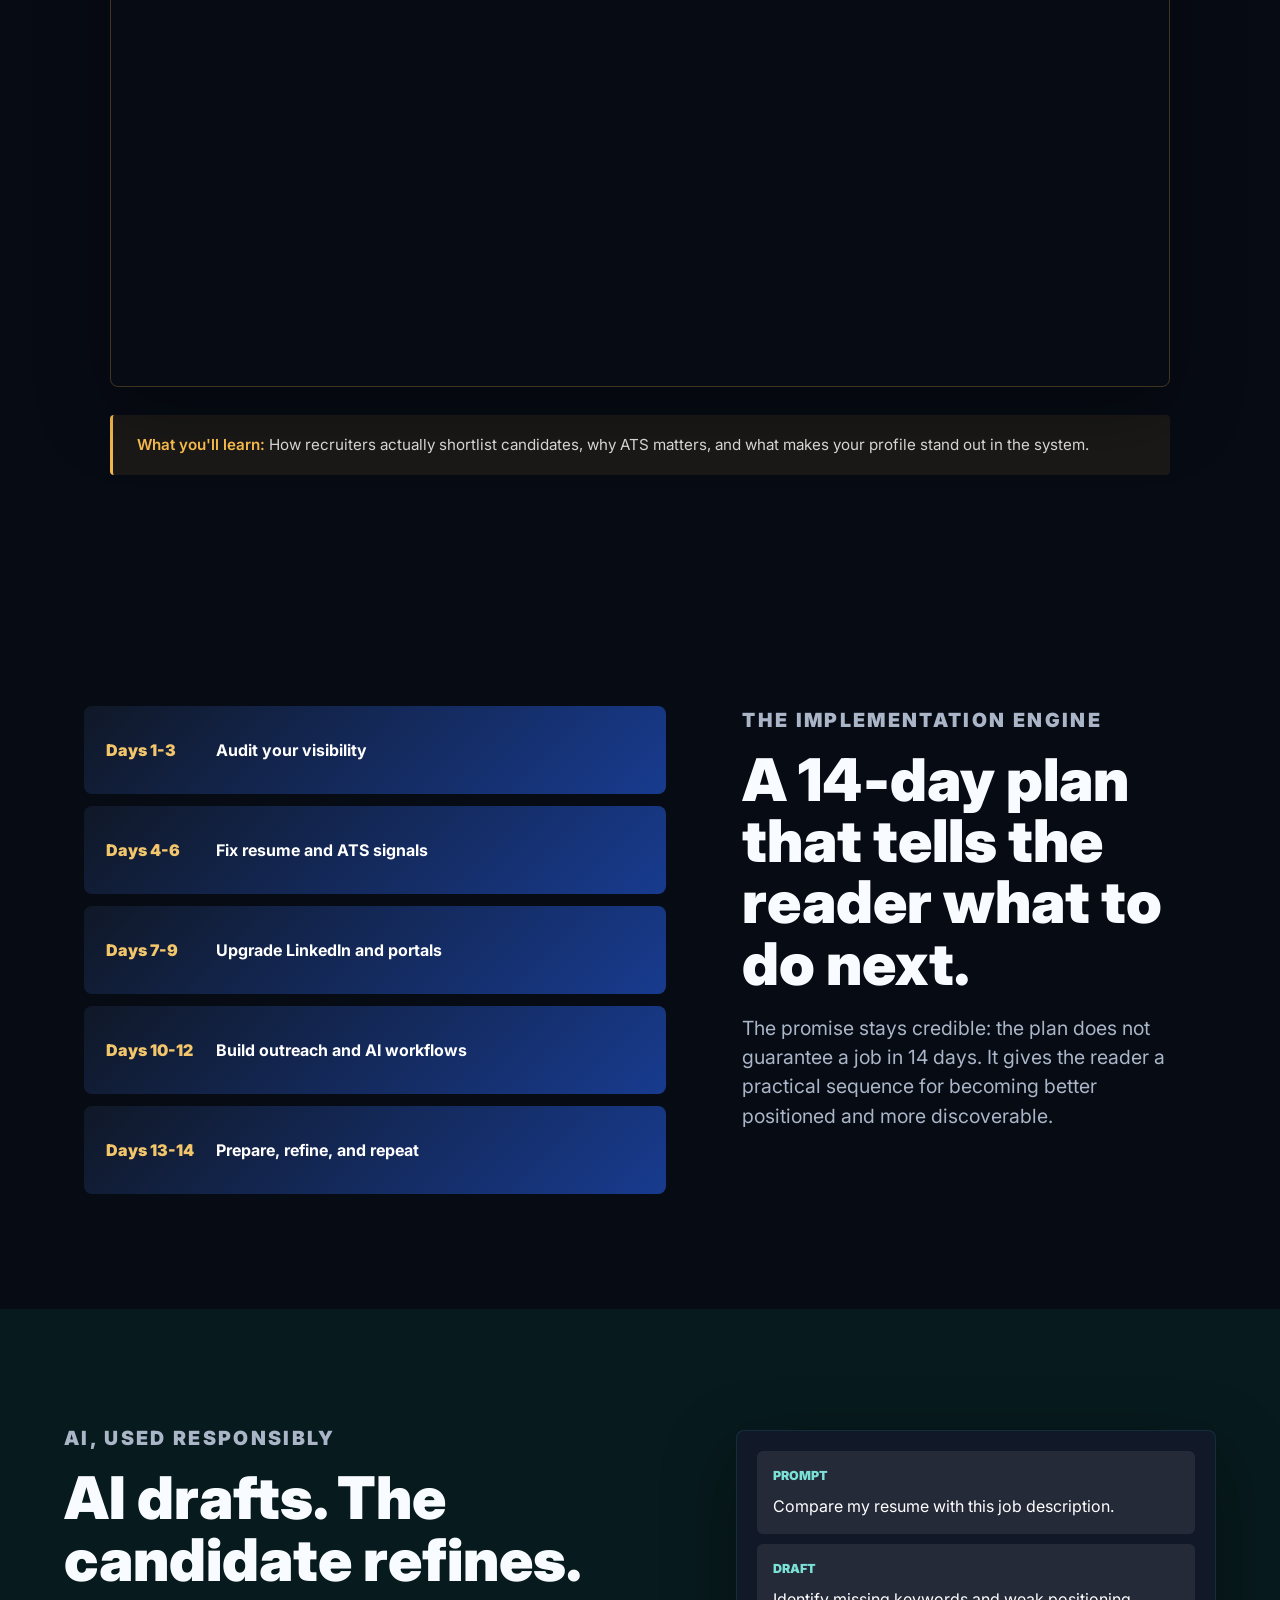
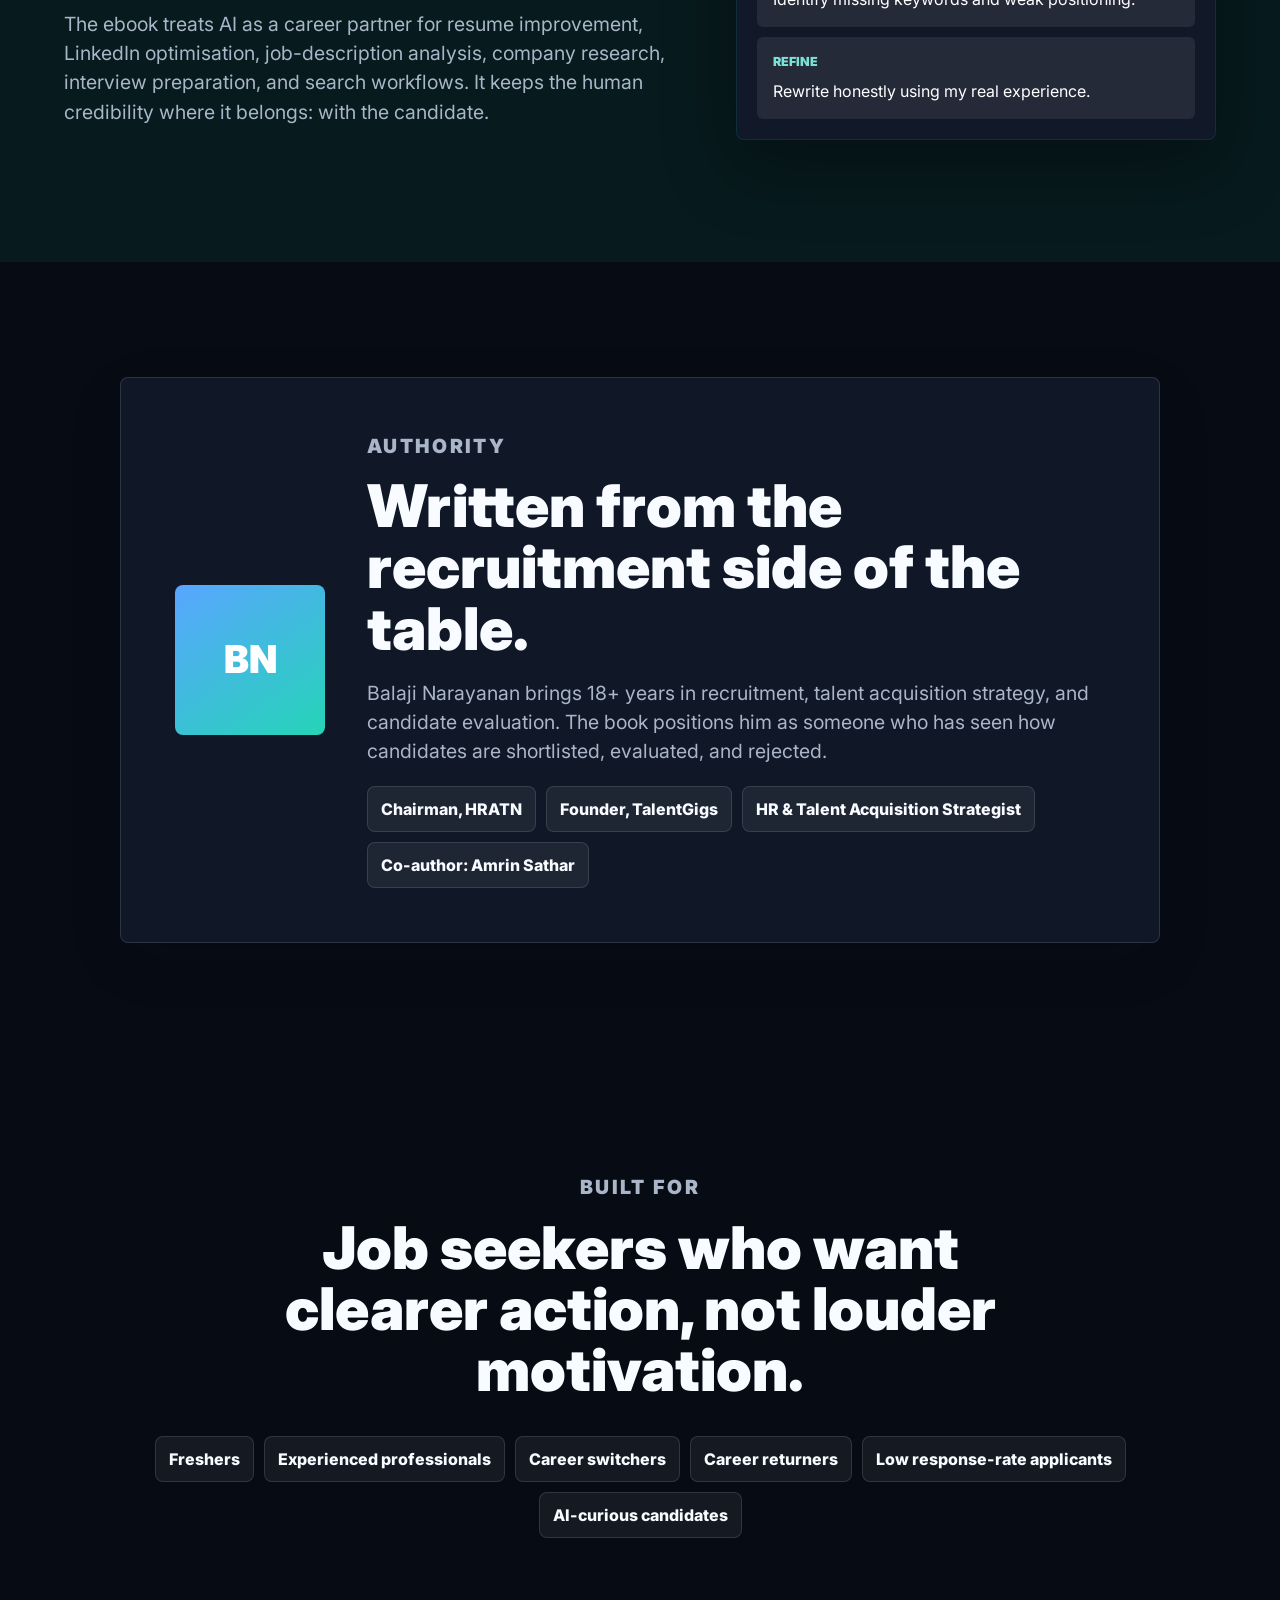
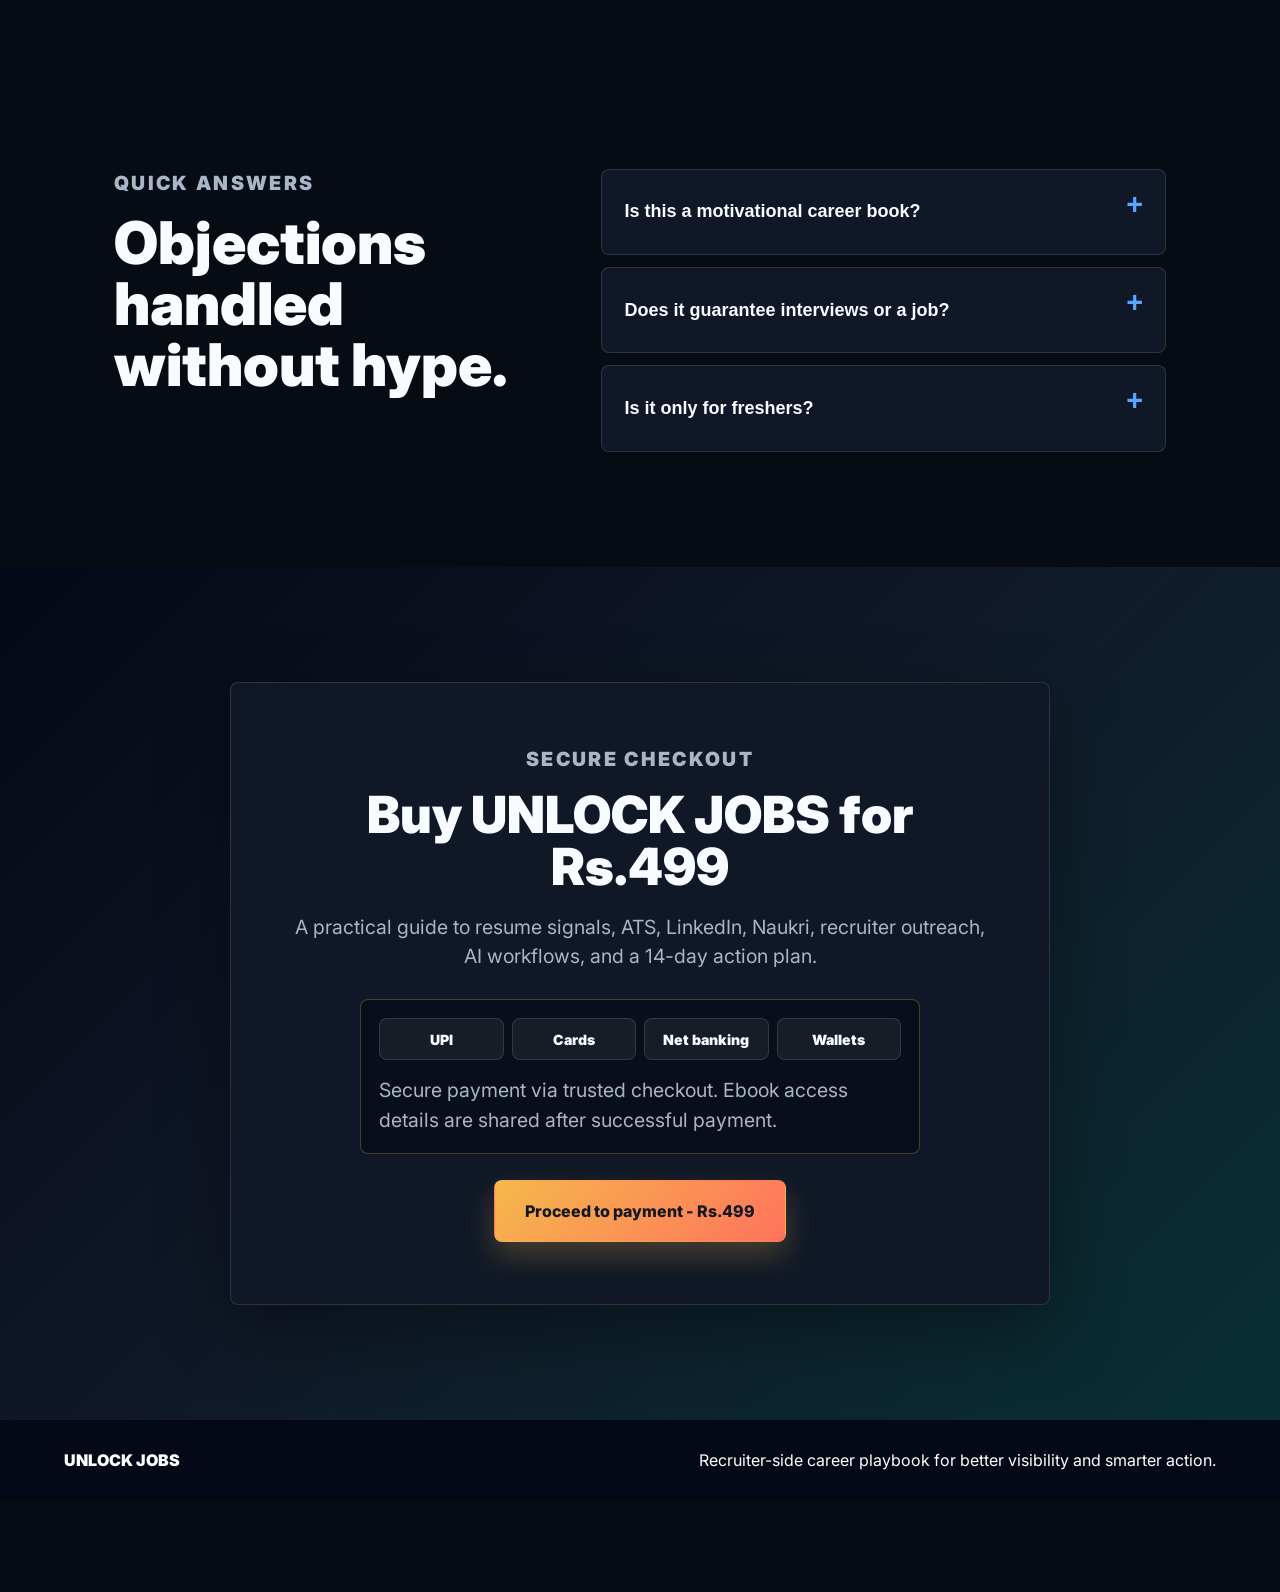
==== commit 271b143b: "video added" ====
--- a/index.html
+++ b/index.html
@@ -24,6 +24,7 @@
       </a>
       <nav class="nav-links" aria-label="Page sections">
         <a href="#problem">Problem</a>
+        <a href="#video">Video</a>
         <a href="#system">System</a>
         <a href="#plan">14-Day Plan</a>
         <a href="#author">Author</a>
@@ -161,6 +162,30 @@
           <article><b>Part 7</b><span>AI Career Partner</span><p>Use AI for drafts, research, analysis, and preparation.</p></article>
           <article><b>Part 8</b><span>14-Day Action Plan</span><p>Convert reading into focused daily implementation.</p></article>
           <article><b>Part 9</b><span>Other Side of the Table</span><p>Interview guidance from a recruiter perspective.</p></article>
+        </div>
+      </section>
+
+      <section class="section video-section" id="video">
+        <div class="section-heading center">
+          <p class="eyebrow">See how it works</p>
+          <h2>A 3-minute explainer: Why capable candidates get overlooked.</h2>
+          <p>
+            Watch how the recruiter-side hiring system works and why your visibility matters more than you think.
+          </p>
+        </div>
+        <div class="video-container">
+          <iframe
+            width="100%"
+            height="500"
+            src="https://www.youtube.com/embed/dQw4w9WgXcQ"
+            title="UNLOCK JOBS - How Recruiter Shortlisting Works"
+            frameborder="0"
+            allow="accelerometer; autoplay; clipboard-write; encrypted-media; gyroscope; picture-in-picture"
+            allowfullscreen>
+          </iframe>
+          <div class="video-caption">
+            <strong>What you'll learn:</strong> How recruiters actually shortlist candidates, why ATS matters, and what makes your profile stand out in the system.
+          </div>
         </div>
       </section>
 
--- a/styles.css
+++ b/styles.css
@@ -1085,6 +1085,33 @@
   line-height: 1.05;
 }
 
+.video-container {
+  max-width: 1060px;
+  margin: 42px auto 0;
+}
+
+.video-container iframe {
+  border: 1px solid rgba(245, 184, 75, 0.24);
+  border-radius: 8px;
+  box-shadow: var(--shadow);
+}
+
+.video-caption {
+  margin-top: 22px;
+  padding: 18px 24px;
+  background: rgba(245, 184, 75, 0.08);
+  border-left: 3px solid var(--gold);
+  border-radius: 4px;
+  font-size: 0.95rem;
+  line-height: 1.6;
+  color: #d4d4d4;
+}
+
+.video-caption strong {
+  color: var(--gold);
+  font-weight: 600;
+}
+
 .flow-story-map {
   grid-template-columns: repeat(3, minmax(0, 1fr));
 }
